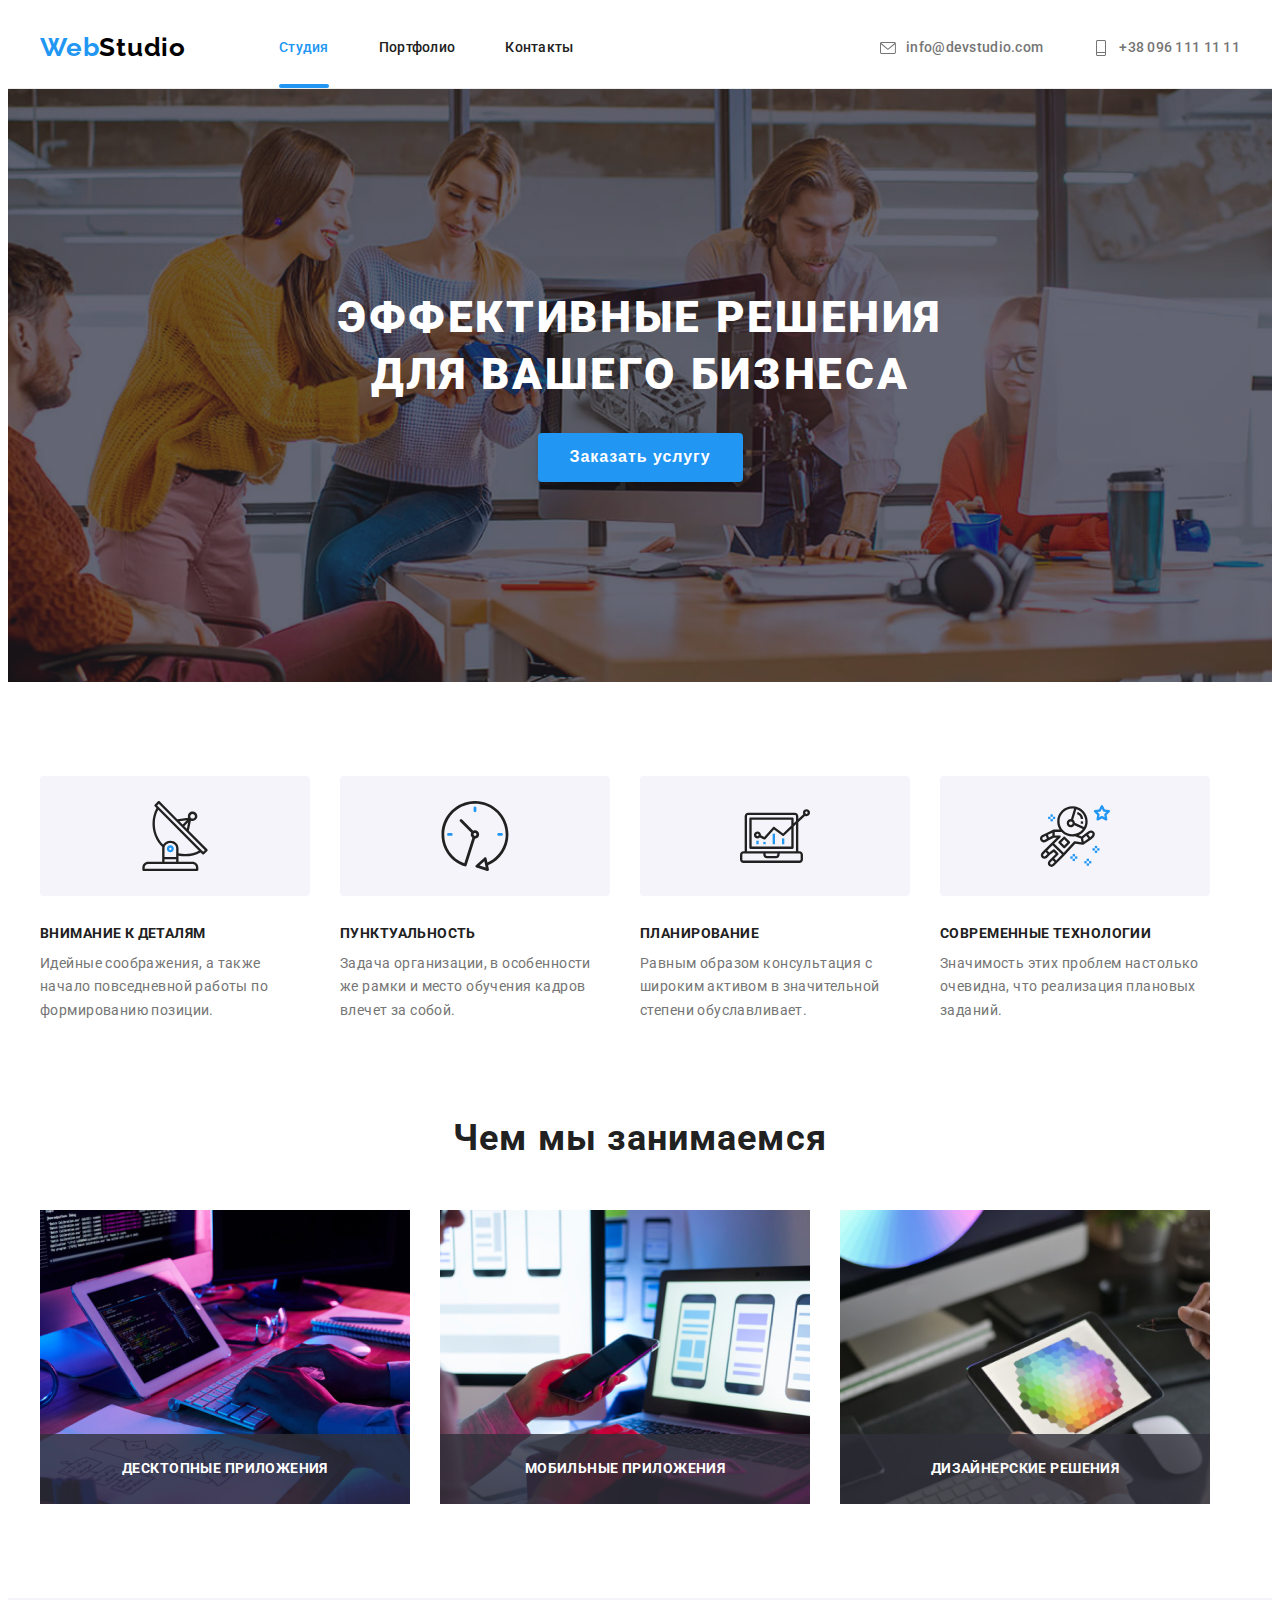
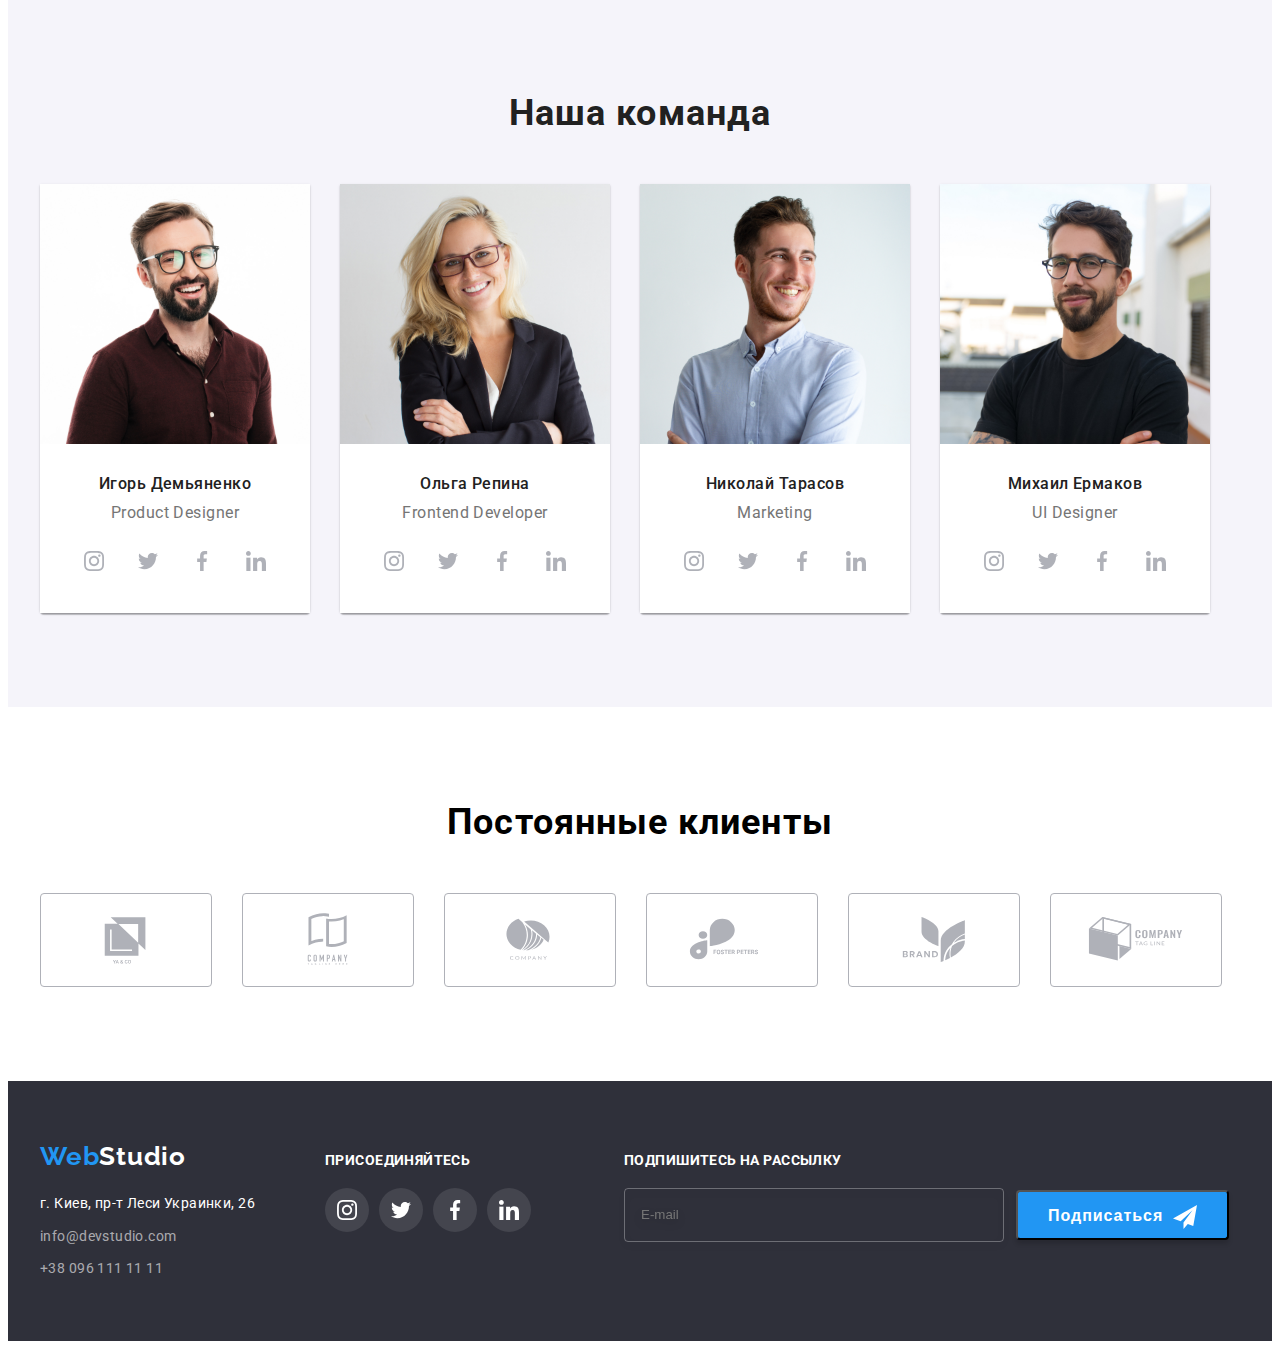
==== index.html @ 50657eac "Clone HW-6" ====
<!DOCTYPE html>
<html lang="ru">
  <head>
    <meta charset="UTF-8" />
    <meta http-equiv="X-UA-Compatible" content="IE=edge" />
    <meta name="viewport" content="width=device-width, initial-scale=1.0" />
    <link rel="preconnect" href="https://fonts.googleapis.com" />
    <link rel="preconnect" href="https://fonts.gstatic.com" crossorigin />
    <link
      href="https://fonts.googleapis.com/css2?family=Inter:wght@500;700;800&family=Raleway:wght@700&family=Roboto:wght@400;500;700;900&display=swap"
      rel="stylesheet"
    />
    <link
      rel="stylesheet"
      href="https://cdnjs.cloudflare.com/ajax/libs/modern-normalize/1.1.0/modern-normalize.min.css"
      integrity="sha512-wpPYUAdjBVSE4KJnH1VR1HeZfpl1ub8YT/NKx4PuQ5NmX2tKuGu6U/JRp5y+Y8XG2tV+wKQpNHVUX03MfMFn9Q=="
      crossorigin="anonymous"
      referrerpolicy="no-referrer"
    />
    <link rel="stylesheet" href="./css/styles.css" />
    <title>WebStudio</title>
  </head>

  <body>
    <!--HEADER-->
    <header class="page-header">
      <div class="container header-container">
        <nav class="navbar">
          <a class="logo" href="index.html"
            ><span class="logo-color">Web</span>Studio</a
          >
          <ul class="list menu">
            <li class="menu-item">
              <a class="menu-link current-link link" href="index.html"
                >Студия</a
              >
            </li>
            <li class="menu-item">
              <a class="menu-link link" href="portfolio.html">Портфолио</a>
            </li>
            <li class="menu-item">
              <a class="menu-link link" href="#">Контакты</a>
            </li>
          </ul>
        </nav>
        <ul class="head-contact list">
          <li class="contact-item-header">
            <a class="head-contact-mail link" href="mailto:info@devstudio.com">
              <svg class="icon-contact">
                <use href="./images/sprites-svg.svg#icon-mail"></use>
              </svg>
              info@devstudio.com</a
            >
          </li>
          <li class="contact-item-header">
            <a class="head-contact-tel link" href="tel:+380961111111"
              ><svg class="icon-contact">
                <use href="./images/sprites-svg.svg#icon-phone"></use>
              </svg>
              +38 096 111 11 11</a
            >
          </li>
        </ul>
      </div>
    </header>

    <!--MAIN-->
    <main>
      <!--TITLE-->
      <section class="heroes">
        <div class="container heroes-container">
          <h1 class="heroes-title">
            Эффективные решения<br />для вашего бизнеса
          </h1>
          <button class="heroes-btn" type="button" data-modal-open>
            Заказать услугу
          </button>
        </div>
      </section>

      <!--ABOUT US-->
      <section class="about-us-section">
        <div class="container">
          <ul class="list about-us-list">
            <li class="about-us-item">
              <div class="div-icon-about-us">
                <svg class="about-us-icon">
                  <use href="./images/sprites-svg.svg#icon-antenna"></use>
                </svg>
              </div>
              <h3 class="about-us-title">Внимание к деталям</h3>
              <p class="about-us-description">
                Идейные соображения, а также начало повседневной работы по
                формированию позиции.
              </p>
            </li>
            <li class="about-us-item">
              <div class="div-icon-about-us">
                <svg class="about-us-icon">
                  <use href="./images/sprites-svg.svg#icon-clock"></use>
                </svg>
              </div>
              <h3 class="about-us-title">Пунктуальность</h3>
              <p class="about-us-description">
                Задача организации, в особенности же рамки и место обучения
                кадров влечет за собой.
              </p>
            </li>
            <li class="about-us-item">
              <div class="div-icon-about-us">
                <svg class="about-us-icon">
                  <use href="./images/sprites-svg.svg#icon-diagram"></use>
                </svg>
              </div>
              <h3 class="about-us-title">Планирование</h3>
              <p class="about-us-description">
                Равным образом консультация с широким активом в значительной
                степени обуславливает.
              </p>
            </li>
            <li class="about-us-item">
              <div class="div-icon-about-us">
                <svg class="about-us-icon">
                  <use href="./images/sprites-svg.svg#icon-astronaut"></use>
                </svg>
              </div>
              <h3 class="about-us-title">Современные технологии</h3>
              <p class="about-us-description">
                Значимость этих проблем настолько очевидна, что реализация
                плановых заданий.
              </p>
            </li>
          </ul>
        </div>
      </section>

      <!--WHAT WE DO (PHOTO)-->
      <section class="our-work-section section">
        <div class="container">
          <h2 class="title our-work-title">Чем мы занимаемся</h2>
          <ul class="list our-work-list">
            <li class="our-work-item">
              <img
                class="our-work-img"
                src="./images/what-we-do/develop-for-computer.jpg"
                alt="Разработка решений для ПК"
                width="370"
                height="294"
              />
              <div class="div-we-do">
                <h3 class="text-we-do">Десктопные приложения</h3>
              </div>
            </li>
            <li class="our-work-item">
              <img
                class="our-work-img"
                src="./images/what-we-do/develop-for-mobile.jpg"
                alt="Разработка решений для смартфонов"
                width="370"
                height="294"
              />
              <div class="div-we-do">
                <h3 class="text-we-do">Мобильные приложения</h3>
              </div>
            </li>
            <li class="our-work-item">
              <img
                class="our-work-img"
                src="./images/what-we-do/develop-for-tablet.jpg"
                alt="Разработка решений для планшетов"
                width="370"
                height="294"
              />
              <div class="div-we-do">
                <h3 class="text-we-do">Дизайнерские решения</h3>
              </div>
            </li>
          </ul>
        </div>
      </section>

      <!--OUR command-->
      <section class="our-command-section section">
        <div class="container">
          <h2 class="title our-command-title">Наша команда</h2>
          <ul class="list our-command-list">
            <li class="our-command-item">
              <img
                class="our-command-photo"
                src="./images/our-command/igor-demyanenko.jpg"
                alt="Игорь Демьяненко"
                width="270"
                height="260"
              />
              <div class="our-command-wraper">
                <h3 class="our-command-name">Игорь Демьяненко</h3>
                <p class="our-command-position" lang="en">Product Designer</p>
                <ul class="social-list list">
                  <li class="social-list-item">
                    <a href="" class="social-list-link">
                      <svg class="social-list-icon" width="20" height="20">
                        <use
                          href="./images/sprites-svg.svg#icon-instagram"
                        ></use>
                      </svg>
                    </a>
                  </li>
                  <li class="social-list-item">
                    <a href="" class="social-list-link">
                      <svg class="social-list-icon" width="20" height="20">
                        <use href="./images/sprites-svg.svg#icon-twitter"></use>
                      </svg>
                    </a>
                  </li>
                  <li class="social-list-item">
                    <a href="" class="social-list-link">
                      <svg class="social-list-icon" width="20" height="20">
                        <use
                          href="./images/sprites-svg.svg#icon-facebook"
                        ></use>
                      </svg>
                    </a>
                  </li>
                  <li class="social-list-item">
                    <a href="" class="social-list-link">
                      <svg class="social-list-icon" width="20" height="20">
                        <use
                          href="./images/sprites-svg.svg#icon-linkedin"
                        ></use>
                      </svg>
                    </a>
                  </li>
                </ul>
              </div>
            </li>
            <li class="our-command-item">
              <img
                class="our-command-photo"
                src="./images/our-command/olga-repina.jpg"
                alt="Ольга Репина"
                width="270"
                height="260"
              />
              <div class="our-command-wraper">
                <h3 class="our-command-name">Ольга Репина</h3>
                <p class="our-command-position" lang="en">Frontend Developer</p>
                <ul class="social-list list">
                  <li class="social-list-item">
                    <a href="" class="social-list-link">
                      <svg class="social-list-icon" width="20" height="20">
                        <use
                          href="./images/sprites-svg.svg#icon-instagram"
                        ></use>
                      </svg>
                    </a>
                  </li>
                  <li class="social-list-item">
                    <a href="" class="social-list-link">
                      <svg class="social-list-icon" width="20" height="20">
                        <use href="./images/sprites-svg.svg#icon-twitter"></use>
                      </svg>
                    </a>
                  </li>
                  <li class="social-list-item">
                    <a href="" class="social-list-link">
                      <svg class="social-list-icon" width="20" height="20">
                        <use
                          href="./images/sprites-svg.svg#icon-facebook"
                        ></use>
                      </svg>
                    </a>
                  </li>
                  <li class="social-list-item">
                    <a href="" class="social-list-link">
                      <svg class="social-list-icon" width="20" height="20">
                        <use
                          href="./images/sprites-svg.svg#icon-linkedin"
                        ></use>
                      </svg>
                    </a>
                  </li>
                </ul>
              </div>
            </li>
            <li class="our-command-item">
              <img
                class="our-command-photo"
                src="./images/our-command/nikolai-tarasov.jpg"
                alt="Николай Тарасов"
                width="270"
                height="260"
              />
              <div class="our-command-wraper">
                <h3 class="our-command-name">Николай Тарасов</h3>
                <p class="our-command-position" lang="en">Marketing</p>
                <ul class="social-list list">
                  <li class="social-list-item">
                    <a href="" class="social-list-link">
                      <svg class="social-list-icon" width="20" height="20">
                        <use
                          href="./images/sprites-svg.svg#icon-instagram"
                        ></use>
                      </svg>
                    </a>
                  </li>
                  <li class="social-list-item">
                    <a href="" class="social-list-link">
                      <svg class="social-list-icon" width="20" height="20">
                        <use href="./images/sprites-svg.svg#icon-twitter"></use>
                      </svg>
                    </a>
                  </li>
                  <li class="social-list-item">
                    <a href="" class="social-list-link">
                      <svg class="social-list-icon" width="20" height="20">
                        <use
                          href="./images/sprites-svg.svg#icon-facebook"
                        ></use>
                      </svg>
                    </a>
                  </li>
                  <li class="social-list-item">
                    <a href="" class="social-list-link">
                      <svg class="social-list-icon" width="20" height="20">
                        <use
                          href="./images/sprites-svg.svg#icon-linkedin"
                        ></use>
                      </svg>
                    </a>
                  </li>
                </ul>
              </div>
            </li>
            <li class="our-command-item">
              <img
                class="our-command-photo"
                src="./images/our-command/michaile-ermakov.jpg"
                alt="Михаил Ермаков"
                width="270"
                height="260"
              />
              <div class="our-command-wraper">
                <h3 class="our-command-name">Михаил Ермаков</h3>
                <p class="our-command-position" lang="en">UI Designer</p>
                <ul class="social-list list">
                  <li class="social-list-item">
                    <a href="" class="social-list-link">
                      <svg class="social-list-icon" width="20" height="20">
                        <use
                          href="./images/sprites-svg.svg#icon-instagram"
                        ></use>
                      </svg>
                    </a>
                  </li>
                  <li class="social-list-item">
                    <a href="" class="social-list-link">
                      <svg class="social-list-icon" width="20" height="20">
                        <use href="./images/sprites-svg.svg#icon-twitter"></use>
                      </svg>
                    </a>
                  </li>
                  <li class="social-list-item">
                    <a href="" class="social-list-link">
                      <svg class="social-list-icon" width="20" height="20">
                        <use
                          href="./images/sprites-svg.svg#icon-facebook"
                        ></use>
                      </svg>
                    </a>
                  </li>
                  <li class="social-list-item">
                    <a href="" class="social-list-link">
                      <svg class="social-list-icon" width="20" height="20">
                        <use
                          href="./images/sprites-svg.svg#icon-linkedin"
                        ></use>
                      </svg>
                    </a>
                  </li>
                </ul>
              </div>
            </li>
          </ul>
        </div>
      </section>

      <!--OUR client-->
      <section class="section our-client">
        <div class="container our-client-container">
          <h2 class="title our-client-title">Постоянные клиенты</h2>
          <ul class="our-client-list list">
            <li class="our-client-item">
              <a href="" class="our-client-link">
                <svg class="our-client-icon">
                  <use href="./images/sprites-svg.svg#icon-logo-ya-co"></use>
                </svg>
              </a>
            </li>
            <li class="our-client-item">
              <a href="" class="our-client-link">
                <svg class="our-client-icon">
                  <use href="./images/sprites-svg.svg#icon-logo-list"></use>
                </svg>
              </a>
            </li>
            <li class="our-client-item">
              <a href="" class="our-client-link">
                <svg class="our-client-icon">
                  <use href="./images/sprites-svg.svg#icon-logo-circle"></use>
                </svg>
              </a>
            </li>
            <li class="our-client-item">
              <a href="" class="our-client-link">
                <svg class="our-client-icon">
                  <use
                    href="./images/sprites-svg.svg#icon-logo-foster-peters"
                  ></use>
                </svg>
              </a>
            </li>
            <li class="our-client-item">
              <a href="" class="our-client-link">
                <svg class="our-client-icon">
                  <use href="./images/sprites-svg.svg#icon-logo-brand"></use>
                </svg>
              </a>
            </li>
            <li class="our-client-item">
              <a href="" class="our-client-link">
                <svg class="our-client-icon">
                  <use href="./images/sprites-svg.svg#icon-logo-cube"></use>
                </svg>
              </a>
            </li>
          </ul>
        </div>
      </section>
    </main>

    <!--FOOTER-->
    <footer>
      <!--CONTACTS-->
      <div class="container container-footer">
        <div class="contact-container-footer">
          <a class="logo link logo-footer" href="index.html"
            ><span class="logo-color">Web</span>Studio</a
          >
          <address class="footer-contact">
            <ul class="list contact-list">
              <li class="contact-item">
                <a
                  class="local link"
                  href="https://goo.gl/maps/vMf8cFLKpYk1U5oU7"
                  target="_blank"
                  rel="noopener noreferrer"
                  >г. Киев, пр-т Леси Украинки, 26</a
                >
              </li>
              <li class="contact-item">
                <a
                  class="footer-contact-mail link"
                  href="mailto:info@devstudio.com"
                  >info@devstudio.com</a
                >
              </li>
              <li class="contact-item">
                <a class="footer-contact-tel link" href="tel:+380961111111"
                  >+38 096 111 11 11</a
                >
              </li>
            </ul>
          </address>
        </div>
        <!--SOCIAL-FOOTER-->
        <div class="social-footer">
          <p class="social-text">присоединяйтесь</p>
          <ul class="social-list-footer list">
            <li class="social-list-item-footer">
              <a href="" class="social-list-link-footer">
                <svg class="social-list-icon-footer" width="20" height="20">
                  <use href="./images/sprites-svg.svg#icon-instagram"></use>
                </svg>
              </a>
            </li>
            <li class="social-list-item-footer">
              <a href="" class="social-list-link-footer">
                <svg class="social-list-icon-footer" width="20" height="20">
                  <use href="./images/sprites-svg.svg#icon-twitter"></use>
                </svg>
              </a>
            </li>
            <li class="social-list-item-footer">
              <a href="" class="social-list-link-footer">
                <svg class="social-list-icon-footer" width="20" height="20">
                  <use href="./images/sprites-svg.svg#icon-facebook"></use>
                </svg>
              </a>
            </li>
            <li class="social-list-item-footer">
              <a href="" class="social-list-link-footer">
                <svg class="social-list-icon-footer" width="20" height="20">
                  <use href="./images/sprites-svg.svg#icon-linkedin"></use>
                </svg>
              </a>
            </li>
          </ul>
        </div>

        <!--SUBSCRIBE-FOOTER-->
        <div class="subscribe-container">
          <p class="subscribe-text">Подпишитесь на рассылку</p>
          <form class="subscribe-form">
            <input
              class="subscribe-input"
              type="email"
              placeholder="E-mail"
              name="mail"
              id="mail"
              required
            />
            <button type="submit" class="subscribe-btn" name="subscribe">
              Подписаться<svg class="subscribe-icon">
                <use href="./images/sprites-svg.svg#icon-send"></use>
              </svg>
            </button>
          </form>
        </div>
      </div>
    </footer>

    <!--MODAL-->
    <div class="backdrop is-hidden" data-modal>
      <div class="modal">
        <p class="contact-form-title">
          Оставьте свои данные, мы вам перезвоним
        </p>
        <form class="contact-form">
          <div class="contact-form-field">
            <span class="contact-form-field-title">Имя</span>
            <label class="contact-form-wraper">
              <input
                class="contact-form-input"
                type="text"
                name="user_name"
                minlength="2"
                required
              />
              <svg class="contact-form-icon">
                <use href="./images/sprites-svg.svg#icon-user"></use>
              </svg>
            </label>
          </div>
          <div class="contact-form-field">
            <span class="contact-form-field-title">Телефон</span>
            <label class="contact-form-wraper">
              <input
                class="contact-form-input"
                type="tel"
                name="user_phone_number"
                pattern="[8]{1}-[0-9]{3}-[0-9]{2}-[0-9]{2}"
                title="8-xxx-xx-xx"
                required
              />
              <svg class="contact-form-icon">
                <use href="./images/sprites-svg.svg#icon-phone2"></use>
              </svg>
            </label>
          </div>
          <div class="contact-form-field">
            <span class="contact-form-field-title">Почта</span>
            <label class="contact-form-wraper">
              <input
                class="contact-form-input"
                type="email"
                name="user_email"
                required
              />
              <svg class="contact-form-icon">
                <use href="./images/sprites-svg.svg#icon-email"></use>
              </svg>
            </label>
          </div>
          <label class="contact-form-field-message"
            ><span class="contact-form-field-title">Комментарий</span>
            <textarea
              class="contact-form-massage"
              name="user_massage"
              placeholder="Введите текст"
            ></textarea>
          </label>
          <input
            class="contact-form-checkbox visually-hidden"
            type="checkbox"
            name="user_agree"
            id="checkbox-policy"
            required
          />
          <label class="contact-form-checkbox-label" for="checkbox-policy"
            ><span class="contact-form-field-title-checkbox"
              >Соглашаюсь с рассылкой и принимаю&nbsp;<a
                class="contact-form-link"
                href="#"
                >Условия договора</a
              ></span
            ></label
          >
          <button class="contact-form-btn" type="submit">Отправить</button>
        </form>
        <button type="button" class="modal-close-btn" data-modal-close>
          <svg class="modal-close-btn-icon" width="18" height="18">
            <use href="./images/sprites-svg.svg#icon-close-black"></use>
          </svg>
        </button>
      </div>
    </div>
    <script src="./js/modal.js"></script>
  </body>
</html>
---- css/styles.css ----
:root {
  --main-font: "Roboto", sans-serif;
  --secondary-font: "Raleway", sans-serif;
  --accent-color: #2f303a;
  --secondary-accent-color: #f5f4fa;
  --text-color-contact: #757575;
  --highlight-text-color: #2196f3;
}

body {
  font-family: var(--main-font);
}

.list {
  list-style: none;
}

.link {
  text-decoration: none;
  color: #000;
}

h1,
h2,
h3,
h4,
h5,
h6,
p {
  margin-top: 0;
  margin-bottom: 0;
}

ul,
ol {
  margin-top: 0;
  margin-bottom: 0;
  padding-left: 0;
}

img {
  display: block;
}

.container {
  width: 1200px;
  margin-left: auto;
  margin-right: auto;
  padding-left: 15px;
  padding-right: 15px;
}

.section {
  padding-top: 94px;
  padding-bottom: 94px;
}

.title {
  font-weight: 700;
  font-size: 36px;
  margin-bottom: 50px;
}

/*================HEADER================*/

.page-header {
  border-bottom: 1px solid #ececec;
}

.header-container {
  display: flex;
  align-items: center;
  justify-content: space-between;
}

/*navbar*/
.navbar {
  display: flex;
  align-items: center;
}

.logo {
  margin-right: 93px;
}

.menu {
  display: flex;
}

.menu-item:not(:last-child) {
  margin-right: 50px;
}

.menu-link {
  position: relative;
  display: block;
  font-weight: 500;
  font-size: 14px;
  line-height: 1.1;
  letter-spacing: 0.02em;
  color: #212121;
  padding-top: 32px;
  padding-bottom: 32px;
  transition: color 250ms cubic-bezier(0.4, 0, 0.2, 1);
}

.menu-link:hover,
.menu-link:focus {
  color: var(--highlight-text-color);
}

.current-link::after {
content: ' ';
position: absolute;
width: 100%;
height: 4px;
left: 0;
bottom: 0;
background: var(--highlight-text-color);
border-radius: 2px;
}

.head-contact {
  display: flex;
}

.contact-item-header {
  display: flex;
  align-items: center;
  justify-content: center;
}

.contact-item-header:not(:last-of-type) {
  margin-right: 50px;
}

.head-contact-mail,
.head-contact-tel {
  display: flex;
  font-weight: 500;
  font-size: 14px;
  line-height: 1.1;
  letter-spacing: 0.02em;
  color: #757575;
  padding-top: 32px;
  padding-bottom: 32px;
}

.current-link {
  color: var(--highlight-text-color);
}

.icon-contact {
  width: 16px;
  height: 16px;
  margin-right: 10px;
  fill: #757575;
  transition: fill 250ms cubic-bezier(0.4, 0, 0.2, 1);
}

.head-contact-mail,
.head-contact-tel {
  transition: color 250ms cubic-bezier(0.4, 0, 0.2, 1);
}

.head-contact-mail:hover,
.head-contact-tel:hover,
.head-contact-mail:focus,
.head-contact-tel:focus {
  color: #2196f3;
  }

.head-contact-mail:hover .icon-contact,
.head-contact-tel:hover .icon-contact,
.head-contact-mail:focus .icon-contact,
.head-contact-tel:focus .icon-contact{
  fill: var(--highlight-text-color);
}
  
 /*logo*/
.logo {
  text-decoration: none;
  font-family: var(--secondary-font);
  font-weight: 700;
  font-size: 26px;
  line-height: 1.2;
  letter-spacing: 0.03em;
  color: black;
}

.logo-color {
  color: #2196f3;
}

/* ===============MAIN=============== */

.heroes {
  background-color: var(--accent-color);
  padding-top: 200px;
  padding-bottom: 200px;
  background-image: linear-gradient(rgba(47, 48, 58, 0.4), rgba(47, 48, 58, 0.4)), url(../images/heroes.jpg);
  background-repeat: no-repeat;
  background-position: center;
  background-size: cover;
  max-width: 1600px;
  margin-right: auto;
  margin-left: auto;
}

.heroes-container {
  
  }

.heroes-title {
  font-weight: 900;
  font-size: 44px;
  line-height: 1.3;
  text-align: center;
  letter-spacing: 0.06em;
  text-transform: uppercase;
  color: #ffffff;
  }

.heroes-btn {
  background: #2196f3;
  box-shadow: 0px 4px 4px rgba(0, 0, 0, 0.15);
  border-radius: 4px;
  font-weight: 700;
  font-size: 16px;
  line-height: 1.8;
  align-items: center;
  text-align: center;
  letter-spacing: 0.06em;
  color: #ffffff;
  padding: 10px 32px;
  cursor: pointer;
  display: block;
  margin: 30px auto 0;
  border: none;
  transition: background-color 250ms cubic-bezier(0.4, 0, 0.2, 1);
}

.heroes-btn:hover,
.heroes-btn:focus {
  background-color: #188ce8;
}

/*ABOUT US*/

.about-us-section {
  padding-top: 94px;
}

.about-us-list {
  display: flex;
  margin-top: -30px;
}

.about-us-item {
  margin-top: 30px;
  width: 270px;
}

.about-us-item:not(:first-child) {
  margin-left: 30px;
}

.div-icon-about-us {
  display: flex;
  align-items: center;
  justify-content: center;
  width: 270px;
  height: 120px;
  background-color: #F5F4FA;
border-radius: 4px;
margin-bottom: 30px;
}

.about-us-icon {
  width: 70px;
  height: 70px;
}

.about-us-title {
  font-weight: 700;
  font-size: 14px;
  line-height: 1.1;
  letter-spacing: 0.03em;
  text-transform: uppercase;
  color: #212121;
  margin-bottom: 10px;
}

.about-us-description {
  font-size: 14px;
  line-height: 1.7;
  letter-spacing: 0.03em;
  color: var(--text-color-contact);
}

/*WHAT WE DO (PHOTO)*/

.our-work-section {
}

.our-work-list {
  display: flex;
  margin-top: -30px;
}

.our-work-item {
  flex-basis: calc((100% - 90px) / 3);
  margin-top: 30px;
  position: relative;
}

.our-work-item:not(:nth-child(3n)) {
  margin-right: 30px;
}

.our-work-title {
  line-height: 1.2;
  text-align: center;
  letter-spacing: 0.03em;
  color: #212121;
}

.div-we-do {
  position: absolute;
  width: 100%;
  height: 70px;
  bottom: 0;
  left: 0;
  background-color: rgba(47, 48, 58, 0.8);
}

.text-we-do {
font-weight: 700;
font-size: 14px;
line-height: 1.1;
text-align: center;
letter-spacing: 0.03em;
text-transform: uppercase;
color: #FFFFFF;
padding: 27px;
}

/*OUR command*/

.our-command-section {
  background-color: var(--secondary-accent-color);
}

.our-command-title {
  text-align: center;
  letter-spacing: 0.03em;
  color: #212121;
}

.our-command-list {
  display: flex;
  margin-top: -30px;
}

.our-command-item {
  flex-basis: calc((100% - 120px) / 4);
  margin-top: 30px;
  box-shadow: 0px 1px 3px rgba(0, 0, 0, 0.12), 0px 1px 1px rgba(0, 0, 0, 0.14),
    0px 2px 1px rgba(0, 0, 0, 0.2);
  border-radius: 0px 0px 4px 4px;
}

.our-command-item:not(:nth-child(4n)) {
  margin-right: 30px;
}

.our-command-photo {
}

.our-command-wraper {
  padding-top: 30px;
  padding-bottom: 30px;
  padding-left: 10px;
  padding-right: 10px;
  background-color: #ffffff;
}

.our-command-name {
  font-weight: 500;
  font-size: 16px;
  line-height: 1.2;
  text-align: center;
  letter-spacing: 0.03em;
  color: #212121;
  margin-bottom: 10px;
}

.our-command-position {
  font-size: 16px;
  line-height: 1.2;
  text-align: center;
  letter-spacing: 0.03em;
  color: var(--text-color-contact);
  margin-bottom: 16px;
}

.social-list {
  display: flex;
  justify-content: center;
  }

.social-list-item:not(:last-child) {
  margin-right: 10px;
}

.social-list-link {
  display: flex;
  align-items: center;
  justify-content: center;
  width: 44px;
  height: 44px;
  background-color: #ffffff;
  border-radius: 50%;
  transition: background-color 250ms cubic-bezier(0.4, 0, 0.2, 1);
  }

  .social-list-link:hover,
  .social-list-link:focus {
    background-color: var(--highlight-text-color);
  }

  .social-list-link:hover .social-list-icon,
  .social-list-link:focus .social-list-icon {
    fill: #ffffff;
  }

  .social-list-icon {
    fill: #AFB1B8;
    transition: fill 250ms cubic-bezier(0.4, 0, 0.2, 1);
  }

  .social-list-icon:hover,
  .social-list-icon:focus {
    fill: #ffffff;
  }

/*OUR CLIENT*/

.our-client-container {
  }

.our-client-title{
font-weight: 700;
font-size: 36px;
line-height: 42px;
text-align: center;
letter-spacing: 0.03em;
}

.our-client-list {
  display: flex;
}

.our-client-link {
  display: flex;
  width: 170px;
  height: 92px;
  border: 1px solid #AFB1B8;
  border-radius: 4px;
  align-items: center;
  justify-content: center;
  transition: border 250ms cubic-bezier(0.4, 0, 0.2, 1);
}

.our-client-link:hover .our-client-icon,
.our-client-link:focus .our-client-icon {
   fill: var(--highlight-text-color);
}

.our-client-link:hover,
.our-client-link:focus {
  border: 1px solid var(--highlight-text-color);
}

.our-client-item:not(:last-child) {
  margin-right: 30px;
}

.our-client-icon {
  fill: #AFB1B8;
  width: 106px;
  height: 60px;
  transition: fill 250ms cubic-bezier(0.4, 0, 0.2, 1);
}

/* ===============FOOTER=============== */

footer {
  background-color: var(--accent-color);
  padding-top: 60px;
  padding-bottom: 60px;
}

.container-footer {
  display: flex;
  align-items: baseline;
}

/*address*/
.footer-contact {
  font-family: var(--main-font);
  font-style: normal;
  font-size: 14px;
  line-height: 1.7;
  letter-spacing: 0.03em;
  margin-right: 70px;
}

.logo-footer {
  display: block;
  color: #ffffff;
  margin-bottom: 20px;
}

.local {
  font-size: 14px;
  line-height: 1.7;
  letter-spacing: 0.03em;
  color: #ffffff;
}

.contact-item:not(:last-of-type) {
  margin-bottom: 9px;
}

.footer-contact-tel,
.footer-contact-mail {
  font-size: 14px;
  line-height: 1.7;
  letter-spacing: 0.03em;
  color: rgba(255, 255, 255, 0.6);
}

/*==social-footer==*/

.social-footer {
  margin-right: 93px;
}

.social-text {
  font-weight: 700;
  font-size: 14px;
  line-height: 16px;
  letter-spacing: 0.03em;
  text-transform: uppercase;
  color: #ffffff;
  margin-bottom: 20px;
}

.social-list-footer {
  display: flex;
}

.social-list-item-footer:not(:last-child) {
  margin-right: 10px;
}

.social-list-link-footer {
  display: flex;
  align-items: center;
  justify-content: center;
  width: 44px;
  height: 44px;
  background-color: rgba(255, 255, 255, 0.1);
  border-radius: 50%;
  transition: background-color 250ms cubic-bezier(0.4, 0, 0.2, 1);
}

.social-list-link-footer:hover,
.social-list-link-footer:focus {
  background-color: var(--highlight-text-color);
}

.social-list-icon-footer {
  fill: #ffffff;
}

/*==subscribe==*/

.subscribe-container {

}

.subscribe-text {
font-weight: 700;
font-size: 14px;
line-height: 1.1;
letter-spacing: 0.03em;
text-transform: uppercase;
color: #FFFFFF;
margin-bottom: 20px;
}

.subscribe-form {
  display: flex;
  align-items: center;
  justify-content: center;
}

.subscribe-input {
  width: 360px;
  height: 50px;
  border: 1px solid rgba(255, 255, 255, 0.3);
  filter: drop-shadow(0px 4px 4px rgba(0, 0, 0, 0.15));
  border-radius: 4px;
  padding-left: 16px;
  margin-right: 12px;
  background-color: transparent;
  color: #ffffff;
  transition: border-color 250ms cubic-bezier(0.4, 0, 0.2, 1);
}

.subscribe-input:hover,
.subscribe-input:focus {
  border-color: var(--highlight-text-color);
}

.subscribe-btn-container {
  position: relative;
  width: 200px;
  height: 50px;
}

.subscribe-btn {
  display: block;
  align-items: center;
  background: var(--highlight-text-color);
  box-shadow: 0px 4px 4px rgba(0, 0, 0, 0.15);
  border-radius: 4px;
  padding: 10px 30px;
  max-height: 50px;
  font-weight: 700;
  font-size: 16px;
  line-height: 1.8;
  letter-spacing: 0.06em;
  color: #FFFFFF;
  cursor: pointer;
  transition: background-color 250ms cubic-bezier(0.4, 0, 0.2, 1);
}

.subscribe-btn:hover {
  background-color: #188ce8;
}

.subscribe-icon {
  width: 24px;
  height: 24px;
  margin-left: 10px;
  vertical-align: middle;
    }


/*=========MODAL=========*/

.backdrop {
  position: fixed;
  top: 0;
  left: 0;
  width: 100vw;
  height: 100vh;
  background-color: rgba(0, 0, 0, 0.2);
  transition: opacity 250ms cubic-bezier(0.4, 0, 0.2, 1), visibility 250ms cubic-bezier(0.4, 0, 0.2, 1);
}

.modal {
  position: absolute;
  top: 50%;
  left: 50%;
  transform: translate(-50%, -50%);
  width: 528px;
  height: 581px;
  background-color: #FFFFFF;
  box-shadow: 0px 1px 3px rgba(0, 0, 0, 0.12), 0px 1px 1px rgba(0, 0, 0, 0.14), 0px 2px 1px rgba(0, 0, 0, 0.2);
  border-radius: 4px;
  padding: 40px;
}

.modal-close-btn {
  position: absolute;
  top: 8px;
  right: 8px;
  display: flex;
  align-items: center;
  justify-content: center;
  height: 30px;
  width: 30px;
  border-radius: 50%;
  background-color: #FFFFFF;
  border: 1px solid rgba(0, 0, 0, 0.1);
  cursor: pointer;
  padding: 0;
  transition: fill 250ms cubic-bezier(0.4, 0, 0.2, 1);
 }

.modal-close-btn:hover .modal-close-btn-icon,
.modal-close-btn:focus .modal-close-btn-icon {
  outline: none;
  fill: var(--highlight-text-color);
  }

.modal-close-btn-icon {
  transition: fill 250ms cubic-bezier(0.4, 0, 0.2, 1);
}

.backdrop.is-hidden {
  opacity: 0;
  visibility: hidden;
  pointer-events: none;
}

/*===========CONTACT FORM==========*/

.contact-form {
  display: flex;
  flex-direction: column;
}

.contact-form-title {
  font-weight: 700;
  font-size: 20px;
  line-height: 1.1;
  text-align: center;
  letter-spacing: 0.03em;
  color: #212121;
  margin-bottom: 12px;
}

.contact-form-field {
  position: relative;
  margin-bottom: 10px;
}

.contact-form-field-title {
font-size: 12px;
line-height: 1.1;
letter-spacing: 0.01em;
color: #757575;
}

.contact-form-link {
  color: var(--highlight-text-color);
}

.contact-form-wraper {
  position: relative;
  margin-top: 4px;
}

.contact-form-icon {
  position: absolute;
  top: 50%;
  left: 12px;
  width: 15px;
  height: 15px;
  transform: translateY(-50%);
  transition: fill 250ms cubic-bezier(0.4, 0, 0.2, 1);
}

.contact-form-field-title-checkbox {
font-size: 14px;
line-height: 1.7;
letter-spacing: 0.03em;
color: #757575;
}

.contact-form-input {
  width: 100%;
  height: 40px;
  padding-left: 42px;
  border: 1px solid rgba(33, 33, 33, 0.2);
  border-radius: 4px;
  transition: border-color 250ms cubic-bezier(0.4, 0, 0.2, 1);
  }

  .contact-form-input:hover,
  .contact-form-input:focus {
    outline: none;
    border-color: var(--highlight-text-color);
    cursor: pointer;
  }

  .contact-form-input:hover + .contact-form-icon,
  .contact-form-input:focus + .contact-form-icon {
    fill: var(--highlight-text-color);
  }

.contact-form-massage {
  width: 100%;
  height: 120px;
  border: 1px solid rgba(33, 33, 33, 0.2);
  border-radius: 4px;
  padding: 12px 16px;
  margin-bottom: 20px;
  resize: none;
  transition: border-color 250ms cubic-bezier(0.4, 0, 0.2, 1);
  }

.contact-form-massage:hover,
.contact-form-massage:focus {
  outline: none;
    border-color: var(--highlight-text-color);
    cursor: pointer;
}

.contact-form-checkbox-label {
  display: flex;
  align-items: center;
  justify-content: center;
}

.contact-form-checkbox-label::before {
  content: ' ';
  display: block;
  width: 16px;
  height: 16px;
  border: 1px solid #212121;
  border-radius: 4px;
  cursor: pointer;
  margin-right: 7px;
}

.contact-form-checkbox:checked + .contact-form-checkbox-label::before {
  background-color: var(--highlight-text-color);
  background-image: url(../images/form_icon/chek.svg);
  background-repeat: no-repeat;
  background-position: center;
  border: none;
}

.contact-form-checkbox:hover + .contact-form-checkbox-label::before {
  border-color: var(--highlight-text-color);
}

.contact-form-checkbox:focus + .contact-form-checkbox-label::before {
  border-color: var(--highlight-text-color);
}

.visually-hidden {
  position: absolute;
  width: 1px;
  height: 1px;
  margin: -1px;
  border: 0;
  padding: 0;
  white-space: nowrap;
  clip-path: inset(100%);
  clip: rect(0 0 0 0);
  overflow: hidden;
}

.contact-form-btn {
  width: 200px;
  height: 50px;
  font-weight: 700;
  font-size: 16px;
  line-height: 1.8;
  align-items: center;  
  text-align: center;
  letter-spacing: 0.06em;
  color: #FFFFFF;
  background-color: var(--highlight-text-color);
  box-shadow: 0px 4px 4px rgba(0, 0, 0, 0.15);
  border-radius: 4px;
  border: none;
  cursor: pointer;
  align-self: center;
  margin-top: 30px;
}
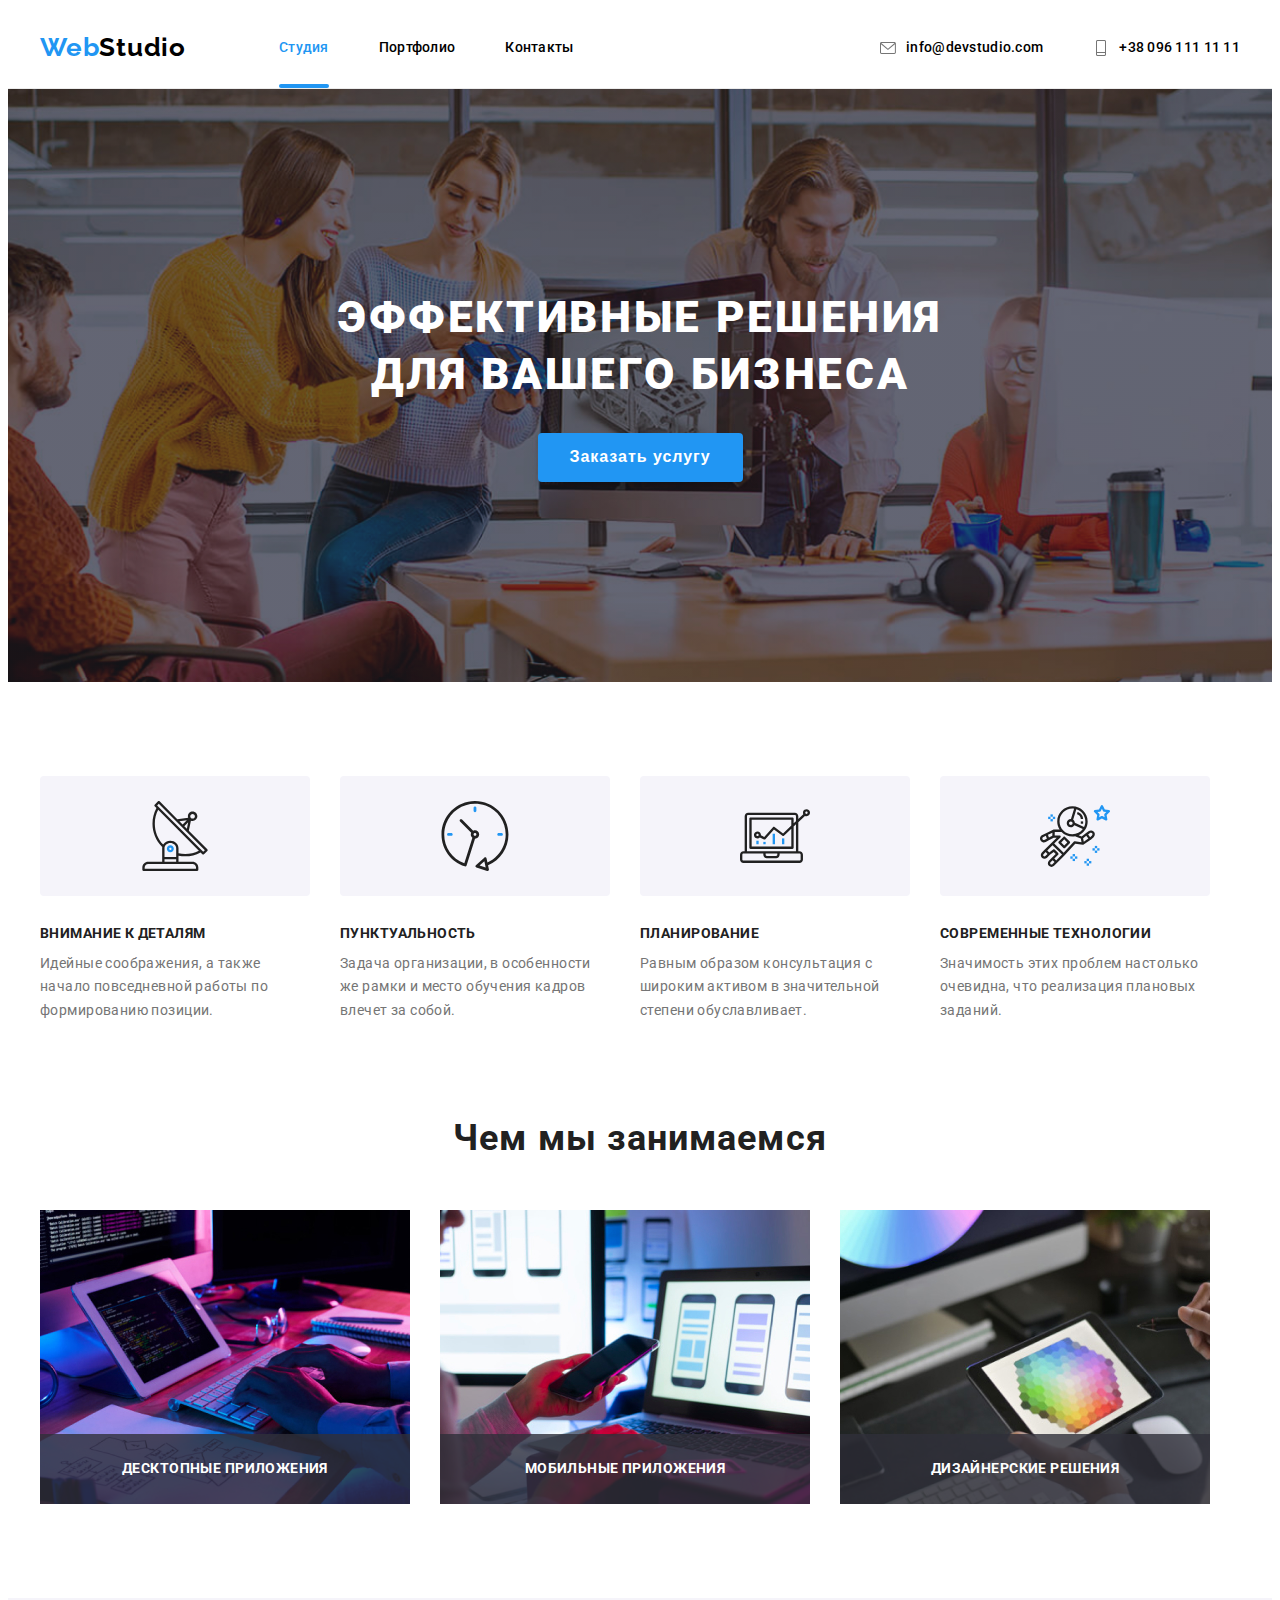
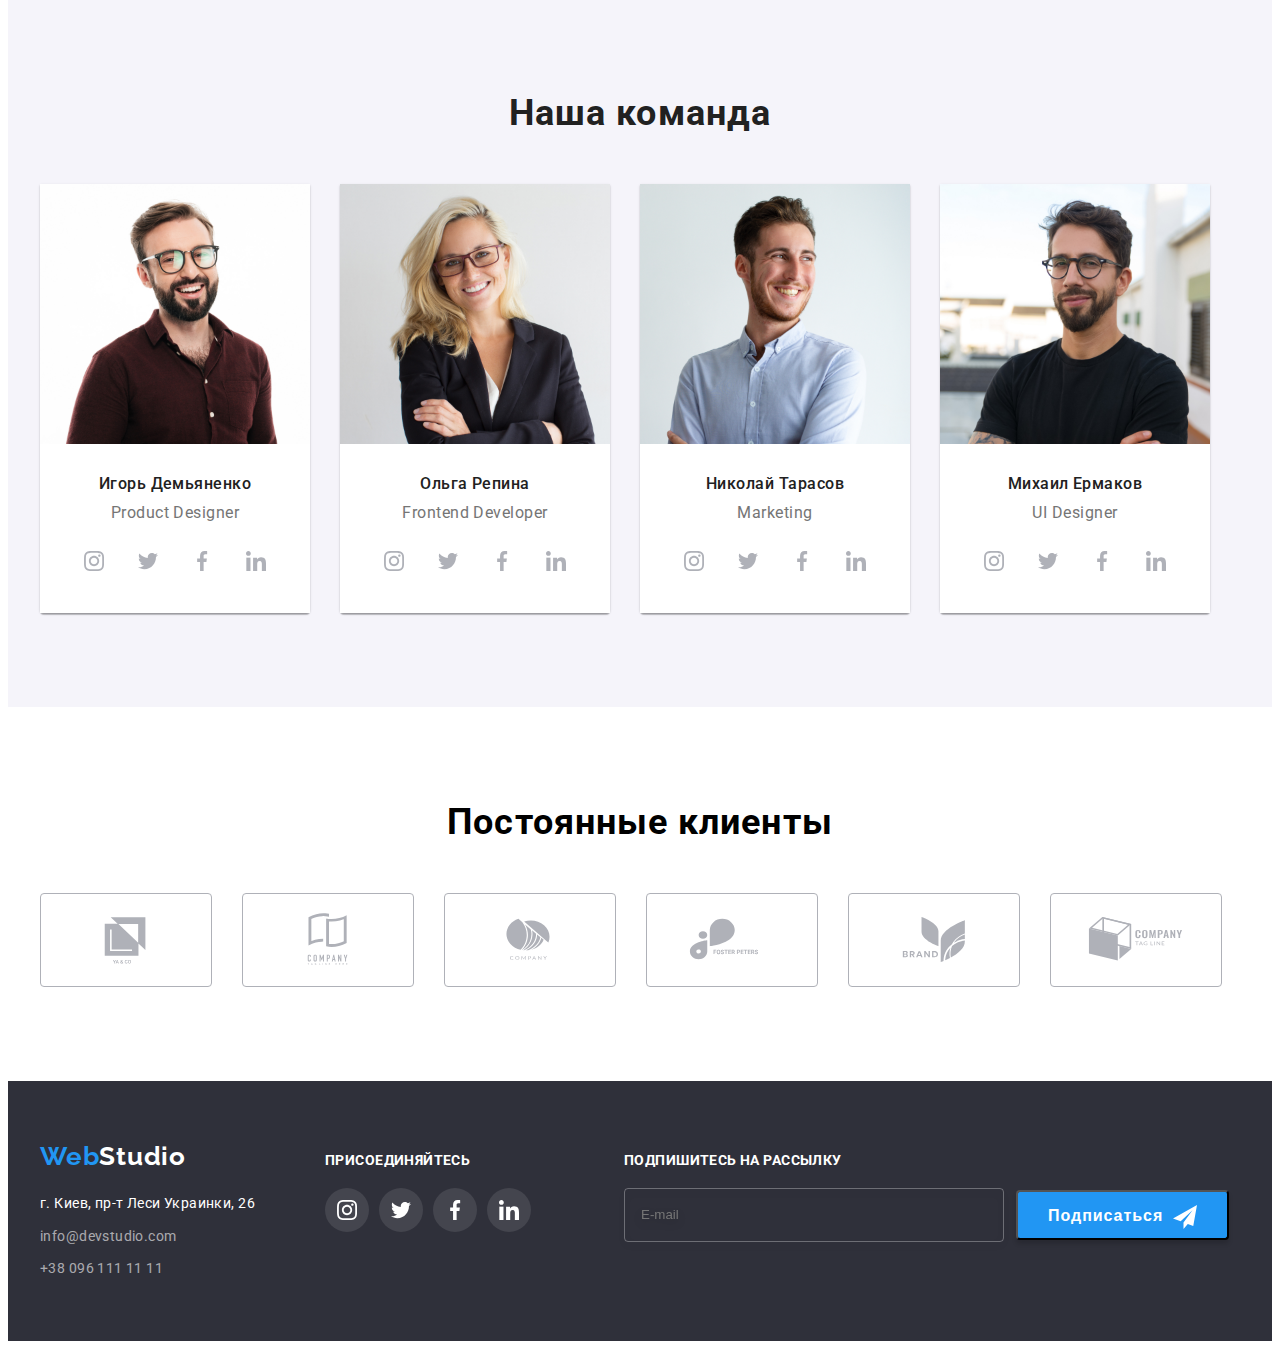
==== commit 3ca2c1b9: "4" ====
--- a/index.html
+++ b/index.html
@@ -17,6 +17,7 @@
       crossorigin="anonymous"
       referrerpolicy="no-referrer"
     />
+    <link rel="stylesheet" href="./css/main.min.css" />
     <link rel="stylesheet" href="./css/styles.css" />
     <title>WebStudio</title>
   </head>
@@ -26,34 +27,34 @@
     <header class="page-header">
       <div class="container header-container">
         <nav class="navbar">
-          <a class="logo" href="index.html"
-            ><span class="logo-color">Web</span>Studio</a
+          <a class="logo page-header__logo" href="index.html"
+            ><span class="logo__color">Web</span>Studio</a
           >
           <ul class="list menu">
-            <li class="menu-item">
-              <a class="menu-link current-link link" href="index.html"
+            <li class="menu__item">
+              <a class="menu__link current-link link" href="index.html"
                 >Студия</a
               >
             </li>
-            <li class="menu-item">
-              <a class="menu-link link" href="portfolio.html">Портфолио</a>
-            </li>
-            <li class="menu-item">
-              <a class="menu-link link" href="#">Контакты</a>
+            <li class="menu__item">
+              <a class="menu__link link" href="portfolio.html">Портфолио</a>
+            </li>
+            <li class="menu__item">
+              <a class="menu__link link" href="#">Контакты</a>
             </li>
           </ul>
         </nav>
         <ul class="head-contact list">
-          <li class="contact-item-header">
-            <a class="head-contact-mail link" href="mailto:info@devstudio.com">
+          <li class="head-contact__item">
+            <a class="head-contact__mail link" href="mailto:info@devstudio.com">
               <svg class="icon-contact">
                 <use href="./images/sprites-svg.svg#icon-mail"></use>
               </svg>
               info@devstudio.com</a
             >
           </li>
-          <li class="contact-item-header">
-            <a class="head-contact-tel link" href="tel:+380961111111"
+          <li class="head-contact__item">
+            <a class="head-contact__tel link" href="tel:+380961111111"
               ><svg class="icon-contact">
                 <use href="./images/sprites-svg.svg#icon-phone"></use>
               </svg>
--- a/css/main.min.css
+++ b/css/main.min.css
@@ -0,0 +1,2 @@
+:root{--main-font: "Roboto", sans-serif;--secondary-font: "Raleway", sans-serif;--accent-color: #2f303a;--secondary-accent-color: #f5f4fa;--text-color-contact: #757575;--highlight-text-color: #2196f3}.visually-hidden{position:absolute;width:1px;height:1px;margin:-1px;border:0;padding:0;white-space:nowrap;clip-path:inset(100%);clip:rect(0 0 0 0);overflow:hidden}.list{list-style:none}.link{text-decoration:none;color:#000}h1,h2,h3,h4,h5,h6,p{margin-top:0;margin-bottom:0}ul,ol{margin-top:0;margin-bottom:0;padding-left:0}body{font-family:var(--main-font)}img{display:block}.container{width:1200px;margin-left:auto;margin-right:auto;padding-left:15px;padding-right:15px}.section{padding-top:94px;padding-bottom:94px}.title{font-weight:700;font-size:36px;margin-bottom:50px}.navbar{display:flex;align-items:center}.logo{margin-right:93px}.menu{display:flex}.menu__item:not(:last-child){margin-right:50px}.menu__link{position:relative;display:block;font-weight:500;font-size:14px;line-height:1.1;letter-spacing:0.02em;color:#212121;padding-top:32px;padding-bottom:32px;transition:color 250ms cubic-bezier(0.4, 0, 0.2, 1)}.menu__link:hover,.menu__link:focus{color:var(--highlight-text-color)}.current-link{color:var(--highlight-text-color)}.current-link::after{content:' ';position:absolute;width:100%;height:4px;left:0;bottom:0;background:var(--highlight-text-color);border-radius:2px}.head-contact{display:flex}.head-contact__item{display:flex;align-items:center;justify-content:center}.head-contact__item:not(:last-of-type){margin-right:50px}.head-contact__mail,.head-contact__tel{display:flex;font-weight:500;font-size:14px;line-height:1.1;letter-spacing:0.02em;color:#757575;padding-top:32px;padding-bottom:32px;transition:color 250ms cubic-bezier(0.4, 0, 0.2, 1)}.head-contact__mail:hover,.head-contact__mail:hover,.head-contact__mail:focus,.head-contact__mail:focus,.head-contact__tel:hover,.head-contact__tel:hover,.head-contact__tel:focus,.head-contact__tel:focus{color:var(--highlight-text-color)}.icon-contact{width:16px;height:16px;margin-right:10px;fill:#757575;transition:fill 250ms cubic-bezier(0.4, 0, 0.2, 1)}.head-contact-mail:hover .icon-contact,.head-contact-tel:hover .icon-contact,.head-contact-mail:focus .icon-contact,.head-contact-tel:focus .icon-contact{fill:var(--highlight-text-color)}.page-header__logo{text-decoration:none;font-family:var(--secondary-font);font-weight:700;font-size:26px;line-height:1.2;letter-spacing:0.03em;color:black}.logo__color{color:#2196f3}.social-list{display:flex;justify-content:center}.social-list-item:not(:last-child){margin-right:10px}.social-list-link{display:flex;align-items:center;justify-content:center;width:44px;height:44px;background-color:#ffffff;border-radius:50%;transition:background-color 250ms cubic-bezier(0.4, 0, 0.2, 1)}.social-list-link:hover,.social-list-link:focus{background-color:var(--highlight-text-color)}.social-list-icon{fill:#AFB1B8;transition:fill 250ms cubic-bezier(0.4, 0, 0.2, 1)}.social-list-icon:hover,.social-list-icon:focus{fill:#ffffff}.social-list-link:hover .social-list-icon,.social-list-link:focus .social-list-icon{fill:#ffffff}.backdrop{position:fixed;top:0;left:0;width:100vw;height:100vh;background-color:rgba(0,0,0,0.2);transition:opacity 250ms cubic-bezier(0.4, 0, 0.2, 1),visibility 250ms cubic-bezier(0.4, 0, 0.2, 1)}.backdrop.is-hidden{opacity:0;visibility:hidden;pointer-events:none}.modal{position:absolute;top:50%;left:50%;transform:translate(-50%, -50%);width:528px;height:581px;background-color:#FFFFFF;box-shadow:0px 1px 3px rgba(0,0,0,0.12),0px 1px 1px rgba(0,0,0,0.14),0px 2px 1px rgba(0,0,0,0.2);border-radius:4px;padding:40px}.modal-close-btn{position:absolute;top:8px;right:8px;display:flex;align-items:center;justify-content:center;height:30px;width:30px;border-radius:50%;background-color:#FFFFFF;border:1px solid rgba(0,0,0,0.1);cursor:pointer;padding:0;transition:fill 250ms cubic-bezier(0.4, 0, 0.2, 1)}.modal-close-btn-icon{transition:fill 250ms cubic-bezier(0.4, 0, 0.2, 1)}.modal-close-btn:hover .modal-close-btn-icon,.modal-close-btn:focus .modal-close-btn-icon{outline:none;fill:var(--highlight-text-color)}.contact-form{display:flex;flex-direction:column}.contact-form-title{font-weight:700;font-size:20px;line-height:1.1;text-align:center;letter-spacing:0.03em;color:#212121;margin-bottom:12px}.contact-form-field{position:relative;margin-bottom:10px}.contact-form-field-title{font-size:12px;line-height:1.1;letter-spacing:0.01em;color:#757575}.contact-form-link{color:var(--highlight-text-color)}.contact-form-wraper{position:relative;margin-top:4px}.contact-form-icon{position:absolute;top:50%;left:12px;width:15px;height:15px;transform:translateY(-50%);transition:fill 250ms cubic-bezier(0.4, 0, 0.2, 1)}.contact-form-field-title-checkbox{font-size:14px;line-height:1.7;letter-spacing:0.03em;color:#757575}.contact-form-input{width:100%;height:40px;padding-left:42px;border:1px solid rgba(33,33,33,0.2);border-radius:4px;transition:border-color 250ms cubic-bezier(0.4, 0, 0.2, 1)}.contact-form-input:hover,.contact-form-input:focus{outline:none;border-color:var(--highlight-text-color);cursor:pointer}.contact-form-input:hover+.contact-form-icon,.contact-form-input:hover+.contact-form-icon,.contact-form-input:focus+.contact-form-icon,.contact-form-input:focus+.contact-form-icon{fill:var(--highlight-text-color)}.contact-form-massage{width:100%;height:120px;border:1px solid rgba(33,33,33,0.2);border-radius:4px;padding:12px 16px;margin-bottom:20px;resize:none;transition:border-color 250ms cubic-bezier(0.4, 0, 0.2, 1)}.contact-form-massage:hover,.contact-form-massage:focus{outline:none;border-color:var(--highlight-text-color);cursor:pointer}.contact-form-checkbox-label{display:flex;align-items:center;justify-content:center}.contact-form-checkbox-label::before{content:' ';display:block;width:16px;height:16px;border:1px solid #212121;border-radius:4px;cursor:pointer;margin-right:7px}.contact-form-checkbox:checked+.contact-form-checkbox-label::before{background-color:var(--highlight-text-color);background-image:url(../images/form_icon/chek.svg);background-repeat:no-repeat;background-position:center;border:none}.contact-form-checkbox:hover+.contact-form-checkbox-label::before{border-color:var(--highlight-text-color)}.contact-form-checkbox:focus+.contact-form-checkbox-label::before{border-color:var(--highlight-text-color)}.contact-form-btn{width:200px;height:50px;font-weight:700;font-size:16px;line-height:1.8;align-items:center;text-align:center;letter-spacing:0.06em;color:#FFFFFF;background-color:var(--highlight-text-color);box-shadow:0px 4px 4px rgba(0,0,0,0.15);border-radius:4px;border:none;cursor:pointer;align-self:center;margin-top:30px}.subscribe-text{font-weight:700;font-size:14px;line-height:1.1;letter-spacing:0.03em;text-transform:uppercase;color:#FFFFFF;margin-bottom:20px}.subscribe-form{display:flex;align-items:center;justify-content:center}.subscribe-input{width:360px;height:50px;border:1px solid rgba(255,255,255,0.3);filter:drop-shadow(0px 4px 4px rgba(0,0,0,0.15));border-radius:4px;padding-left:16px;margin-right:12px;background-color:transparent;color:#ffffff;transition:border-color 250ms cubic-bezier(0.4, 0, 0.2, 1)}.subscribe-input:hover,.subscribe-input:focus{border-color:var(--highlight-text-color)}.subscribe-btn-container{position:relative;width:200px;height:50px}.subscribe-btn{display:block;align-items:center;background:var(--highlight-text-color);box-shadow:0px 4px 4px rgba(0,0,0,0.15);border-radius:4px;padding:10px 30px;max-height:50px;font-weight:700;font-size:16px;line-height:1.8;letter-spacing:0.06em;color:#FFFFFF;cursor:pointer;transition:background-color 250ms cubic-bezier(0.4, 0, 0.2, 1)}.subscribe-btn:hover{background-color:#188ce8}.subscribe-icon{width:24px;height:24px;margin-left:10px;vertical-align:middle}.footer-contact{font-family:var(--main-font);font-style:normal;font-size:14px;line-height:1.7;letter-spacing:0.03em;margin-right:70px}.logo-footer{display:block;color:#ffffff;margin-bottom:20px}.local{font-size:14px;line-height:1.7;letter-spacing:0.03em;color:#ffffff}.contact-item:not(:last-of-type){margin-bottom:9px}.footer-contact-tel,.footer-contact-mail{font-size:14px;line-height:1.7;letter-spacing:0.03em;color:rgba(255,255,255,0.6)}.social-footer{margin-right:93px}.social-text{font-weight:700;font-size:14px;line-height:16px;letter-spacing:0.03em;text-transform:uppercase;color:#ffffff;margin-bottom:20px}.social-list-footer{display:flex}.social-list-item-footer:not(:last-child){margin-right:10px}.social-list-link-footer{display:flex;align-items:center;justify-content:center;width:44px;height:44px;background-color:rgba(255,255,255,0.1);border-radius:50%;transition:background-color 250ms cubic-bezier(0.4, 0, 0.2, 1)}.social-list-link-footer:hover,.social-list-link-footer:focus{background-color:var(--highlight-text-color)}.social-list-icon-footer{fill:#ffffff}.page-header{border-bottom:1px solid #ececec}.header-container{display:flex;align-items:center;justify-content:space-between}.heroes{background-color:var(--accent-color);padding-top:200px;padding-bottom:200px;background-image:linear-gradient(rgba(47,48,58,0.4), rgba(47,48,58,0.4)),url(../images/heroes.jpg);background-repeat:no-repeat;background-position:center;background-size:cover;max-width:1600px;margin-right:auto;margin-left:auto}.heroes-title{font-weight:900;font-size:44px;line-height:1.3;text-align:center;letter-spacing:0.06em;text-transform:uppercase;color:#ffffff}.heroes-btn{background:#2196f3;box-shadow:0px 4px 4px rgba(0,0,0,0.15);border-radius:4px;font-weight:700;font-size:16px;line-height:1.8;align-items:center;text-align:center;letter-spacing:0.06em;color:#ffffff;padding:10px 32px;cursor:pointer;display:block;margin:30px auto 0;border:none;transition:background-color 250ms cubic-bezier(0.4, 0, 0.2, 1)}.heroes-btn:hover,.heroes-btn:focus{background-color:#188ce8}.about-us-section{padding-top:94px}.about-us-list{display:flex;margin-top:-30px}.about-us-item{margin-top:30px;width:270px}.about-us-item:not(:first-child){margin-left:30px}.div-icon-about-us{display:flex;align-items:center;justify-content:center;width:270px;height:120px;background-color:#F5F4FA;border-radius:4px;margin-bottom:30px}.about-us-icon{width:70px;height:70px}.about-us-title{font-weight:700;font-size:14px;line-height:1.1;letter-spacing:0.03em;text-transform:uppercase;color:#212121;margin-bottom:10px}.about-us-description{font-size:14px;line-height:1.7;letter-spacing:0.03em;color:var(--text-color-contact)}.our-work-list{display:flex;margin-top:-30px}.our-work-item{flex-basis:calc((100% - 90px) / 3);margin-top:30px;position:relative}.our-work-item:not(:nth-child(3n)){margin-right:30px}.our-work-title{line-height:1.2;text-align:center;letter-spacing:0.03em;color:#212121}.div-we-do{position:absolute;width:100%;height:70px;bottom:0;left:0;background-color:rgba(47,48,58,0.8)}.text-we-do{font-weight:700;font-size:14px;line-height:1.1;text-align:center;letter-spacing:0.03em;text-transform:uppercase;color:#FFFFFF;padding:27px}.our-command-section{background-color:var(--secondary-accent-color)}.our-command-title{text-align:center;letter-spacing:0.03em;color:#212121}.our-command-list{display:flex;margin-top:-30px}.our-command-item{flex-basis:calc((100% - 120px) / 4);margin-top:30px;box-shadow:0px 1px 3px rgba(0,0,0,0.12),0px 1px 1px rgba(0,0,0,0.14),0px 2px 1px rgba(0,0,0,0.2);border-radius:0px 0px 4px 4px}.our-command-item:not(:nth-child(4n)){margin-right:30px}.our-command-wraper{padding-top:30px;padding-bottom:30px;padding-left:10px;padding-right:10px;background-color:#ffffff}.our-command-name{font-weight:500;font-size:16px;line-height:1.2;text-align:center;letter-spacing:0.03em;color:#212121;margin-bottom:10px}.our-command-position{font-size:16px;line-height:1.2;text-align:center;letter-spacing:0.03em;color:var(--text-color-contact);margin-bottom:16px}.our-client-title{font-weight:700;font-size:36px;line-height:42px;text-align:center;letter-spacing:0.03em}.our-client-list{display:flex}.our-client-link{display:flex;width:170px;height:92px;border:1px solid #AFB1B8;border-radius:4px;align-items:center;justify-content:center;transition:border 250ms cubic-bezier(0.4, 0, 0.2, 1)}.our-client-link:hover,.our-client-link:focus{border:1px solid var(--highlight-text-color)}.our-client-item:not(:last-child){margin-right:30px}.our-client-icon{fill:#AFB1B8;width:106px;height:60px;transition:fill 250ms cubic-bezier(0.4, 0, 0.2, 1)}.our-client-link:hover .our-client-icon,.our-client-link:focus .our-client-icon{fill:var(--highlight-text-color)}footer{background-color:var(--accent-color);padding-top:60px;padding-bottom:60px}.container-footer{display:flex;align-items:baseline}
+/*# sourceMappingURL=main.min.css.map */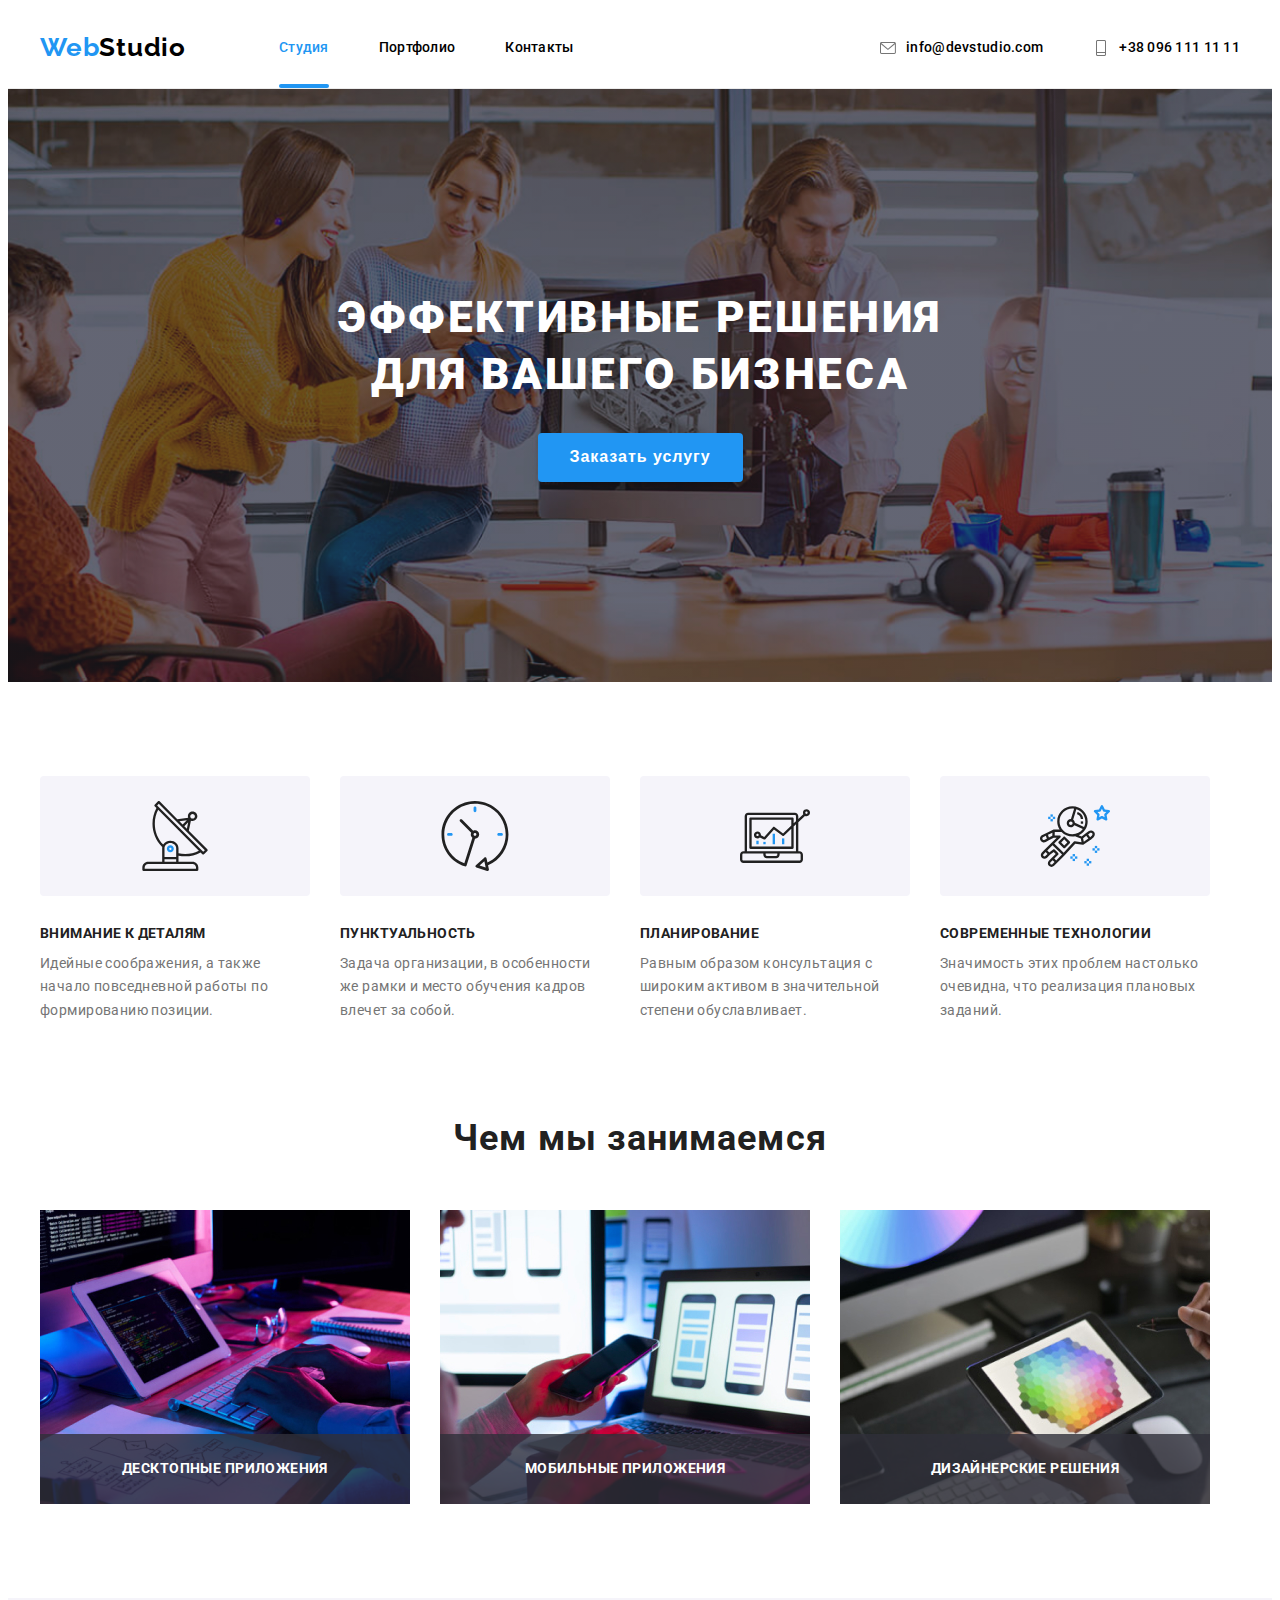
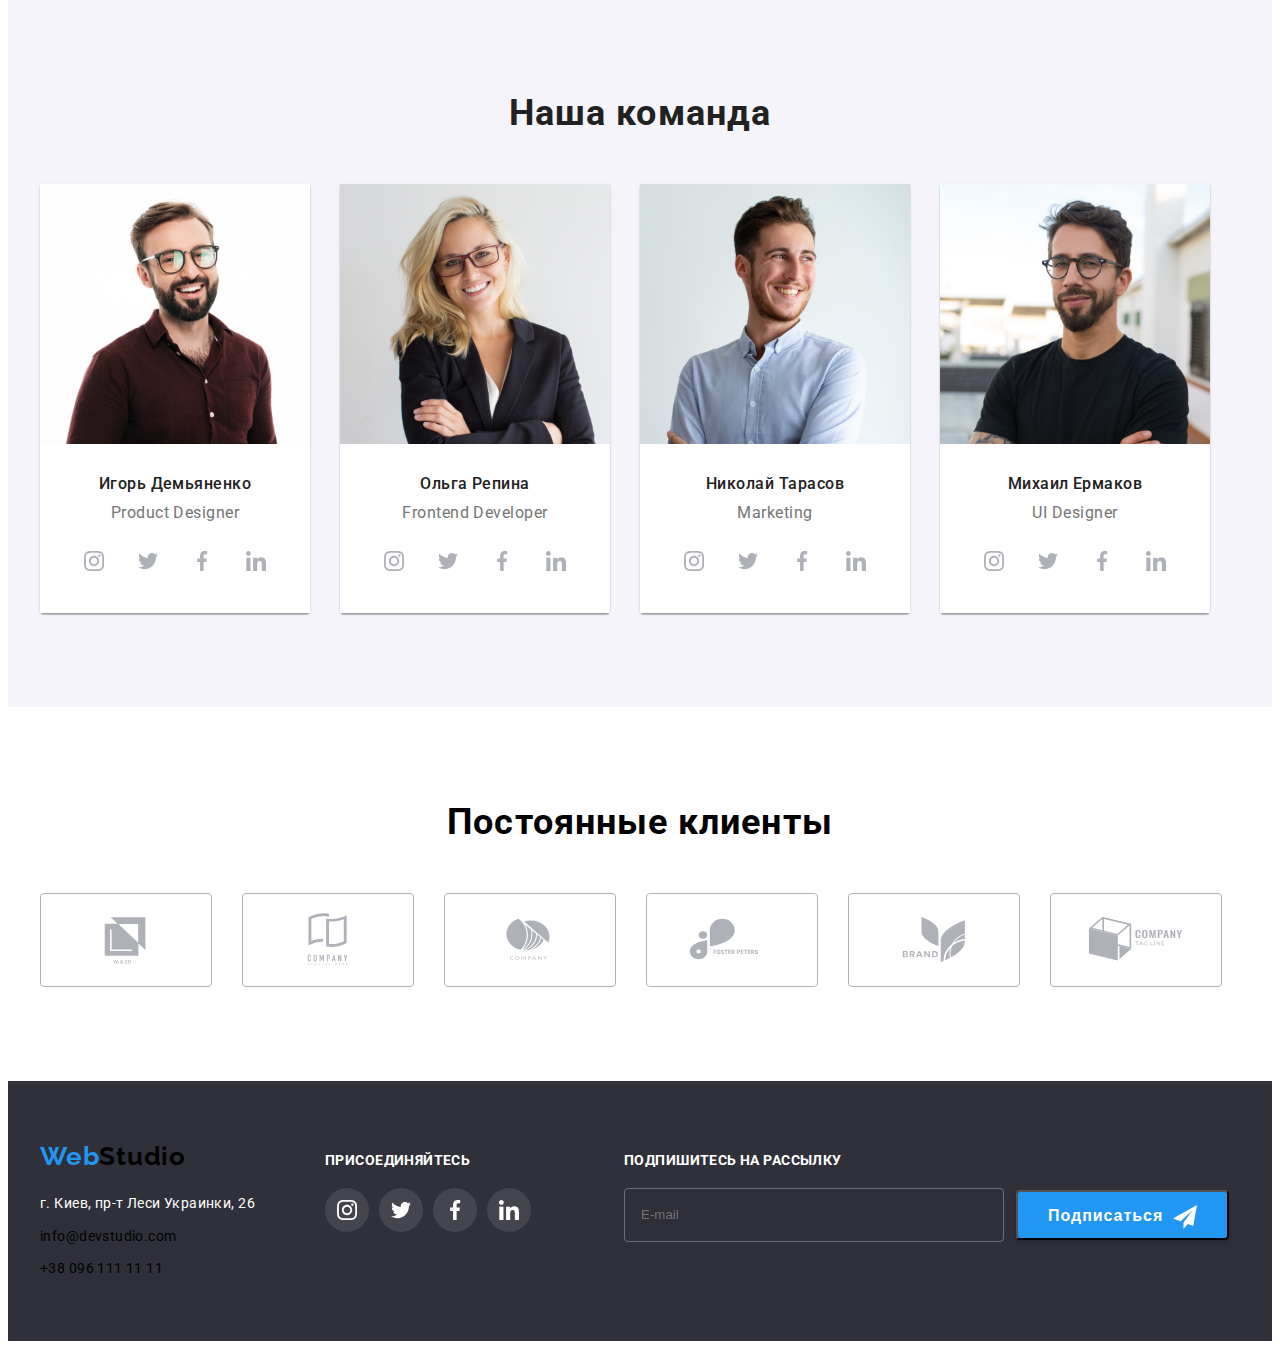
==== commit 7f9872ba: "4" ====
--- a/index.html
+++ b/index.html
@@ -28,7 +28,7 @@
       <div class="container header-container">
         <nav class="navbar">
           <a class="logo page-header__logo" href="index.html"
-            ><span class="logo__color">Web</span>Studio</a
+            ><span class="logo_color">Web</span>Studio</a
           >
           <ul class="list menu">
             <li class="menu__item">
@@ -69,11 +69,11 @@
     <main>
       <!--TITLE-->
       <section class="heroes">
-        <div class="container heroes-container">
-          <h1 class="heroes-title">
+        <div class="container heroes__container">
+          <h1 class="heroes__title">
             Эффективные решения<br />для вашего бизнеса
           </h1>
-          <button class="heroes-btn" type="button" data-modal-open>
+          <button class="heroes__btn" type="button" data-modal-open>
             Заказать услугу
           </button>
         </div>
@@ -81,52 +81,52 @@
 
       <!--ABOUT US-->
       <section class="about-us-section">
-        <div class="container">
-          <ul class="list about-us-list">
-            <li class="about-us-item">
-              <div class="div-icon-about-us">
-                <svg class="about-us-icon">
+        <div class="about-us-section__container container">
+          <ul class="list about-us-section__list">
+            <li class="about-us-section__item">
+              <div class="about-us-section__div-icon">
+                <svg class="about-us-section__icon">
                   <use href="./images/sprites-svg.svg#icon-antenna"></use>
                 </svg>
               </div>
-              <h3 class="about-us-title">Внимание к деталям</h3>
-              <p class="about-us-description">
+              <h3 class="about-us-section__title">Внимание к деталям</h3>
+              <p class="about-us-section__description">
                 Идейные соображения, а также начало повседневной работы по
                 формированию позиции.
               </p>
             </li>
-            <li class="about-us-item">
-              <div class="div-icon-about-us">
-                <svg class="about-us-icon">
+            <li class="about-us-section__item">
+              <div class="about-us-section__div-icon">
+                <svg class="about-us-section__icon">
                   <use href="./images/sprites-svg.svg#icon-clock"></use>
                 </svg>
               </div>
-              <h3 class="about-us-title">Пунктуальность</h3>
-              <p class="about-us-description">
+              <h3 class="about-us-section__title">Пунктуальность</h3>
+              <p class="about-us-section__description">
                 Задача организации, в особенности же рамки и место обучения
                 кадров влечет за собой.
               </p>
             </li>
-            <li class="about-us-item">
-              <div class="div-icon-about-us">
-                <svg class="about-us-icon">
+            <li class="about-us-section__item">
+              <div class="about-us-section__div-icon">
+                <svg class="about-us-section__icon">
                   <use href="./images/sprites-svg.svg#icon-diagram"></use>
                 </svg>
               </div>
-              <h3 class="about-us-title">Планирование</h3>
-              <p class="about-us-description">
+              <h3 class="about-us-section__title">Планирование</h3>
+              <p class="about-us-section__description">
                 Равным образом консультация с широким активом в значительной
                 степени обуславливает.
               </p>
             </li>
-            <li class="about-us-item">
-              <div class="div-icon-about-us">
-                <svg class="about-us-icon">
+            <li class="about-us-section__item">
+              <div class="about-us-section__div-icon">
+                <svg class="about-us-section__icon">
                   <use href="./images/sprites-svg.svg#icon-astronaut"></use>
                 </svg>
               </div>
-              <h3 class="about-us-title">Современные технологии</h3>
-              <p class="about-us-description">
+              <h3 class="about-us-section__title">Современные технологии</h3>
+              <p class="about-us-section__description">
                 Значимость этих проблем настолько очевидна, что реализация
                 плановых заданий.
               </p>
@@ -137,43 +137,43 @@
 
       <!--WHAT WE DO (PHOTO)-->
       <section class="our-work-section section">
-        <div class="container">
-          <h2 class="title our-work-title">Чем мы занимаемся</h2>
-          <ul class="list our-work-list">
-            <li class="our-work-item">
+        <div class="container our-work-section__container">
+          <h2 class="title our-work-section__title">Чем мы занимаемся</h2>
+          <ul class="list our-work-section__list">
+            <li class="our-work-section__item">
               <img
-                class="our-work-img"
+                class="our-work-section__img"
                 src="./images/what-we-do/develop-for-computer.jpg"
                 alt="Разработка решений для ПК"
                 width="370"
                 height="294"
               />
-              <div class="div-we-do">
-                <h3 class="text-we-do">Десктопные приложения</h3>
-              </div>
-            </li>
-            <li class="our-work-item">
+              <div class="our-work-section__div-we-do">
+                <h3 class="div-we-do__title">Десктопные приложения</h3>
+              </div>
+            </li>
+            <li class="our-work-section__item">
               <img
-                class="our-work-img"
+                class="our-work-section__img"
                 src="./images/what-we-do/develop-for-mobile.jpg"
                 alt="Разработка решений для смартфонов"
                 width="370"
                 height="294"
               />
-              <div class="div-we-do">
-                <h3 class="text-we-do">Мобильные приложения</h3>
-              </div>
-            </li>
-            <li class="our-work-item">
+              <div class="our-work-section__div-we-do">
+                <h3 class="div-we-do__title">Мобильные приложения</h3>
+              </div>
+            </li>
+            <li class="our-work-section__item">
               <img
-                class="our-work-img"
+                class="our-work-section__img"
                 src="./images/what-we-do/develop-for-tablet.jpg"
                 alt="Разработка решений для планшетов"
                 width="370"
                 height="294"
               />
-              <div class="div-we-do">
-                <h3 class="text-we-do">Дизайнерские решения</h3>
+              <div class="our-work-section__div-we-do">
+                <h3 class="div-we-do__title">Дизайнерские решения</h3>
               </div>
             </li>
           </ul>
@@ -182,49 +182,51 @@
 
       <!--OUR command-->
       <section class="our-command-section section">
-        <div class="container">
-          <h2 class="title our-command-title">Наша команда</h2>
-          <ul class="list our-command-list">
-            <li class="our-command-item">
+        <div class="container our-command-section__container">
+          <h2 class="title our-command-section__title">Наша команда</h2>
+          <ul class="list our-command-section__list">
+            <li class="our-command-section__item">
               <img
-                class="our-command-photo"
+                class="our-command-section__photo"
                 src="./images/our-command/igor-demyanenko.jpg"
                 alt="Игорь Демьяненко"
                 width="270"
                 height="260"
               />
               <div class="our-command-wraper">
-                <h3 class="our-command-name">Игорь Демьяненко</h3>
-                <p class="our-command-position" lang="en">Product Designer</p>
+                <h3 class="our-command-wraper__name">Игорь Демьяненко</h3>
+                <p class="our-command-wraper__position" lang="en">
+                  Product Designer
+                </p>
                 <ul class="social-list list">
-                  <li class="social-list-item">
-                    <a href="" class="social-list-link">
-                      <svg class="social-list-icon" width="20" height="20">
+                  <li class="social-list__item">
+                    <a href="" class="social-list__link">
+                      <svg class="social-list__icon" width="20" height="20">
                         <use
                           href="./images/sprites-svg.svg#icon-instagram"
                         ></use>
                       </svg>
                     </a>
                   </li>
-                  <li class="social-list-item">
-                    <a href="" class="social-list-link">
-                      <svg class="social-list-icon" width="20" height="20">
+                  <li class="social-list__item">
+                    <a href="" class="social-list__link">
+                      <svg class="social-list__icon" width="20" height="20">
                         <use href="./images/sprites-svg.svg#icon-twitter"></use>
                       </svg>
                     </a>
                   </li>
-                  <li class="social-list-item">
-                    <a href="" class="social-list-link">
-                      <svg class="social-list-icon" width="20" height="20">
+                  <li class="social-list__item">
+                    <a href="" class="social-list__link">
+                      <svg class="social-list__icon" width="20" height="20">
                         <use
                           href="./images/sprites-svg.svg#icon-facebook"
                         ></use>
                       </svg>
                     </a>
                   </li>
-                  <li class="social-list-item">
-                    <a href="" class="social-list-link">
-                      <svg class="social-list-icon" width="20" height="20">
+                  <li class="social-list__item">
+                    <a href="" class="social-list__link">
+                      <svg class="social-list__icon" width="20" height="20">
                         <use
                           href="./images/sprites-svg.svg#icon-linkedin"
                         ></use>
@@ -234,46 +236,48 @@
                 </ul>
               </div>
             </li>
-            <li class="our-command-item">
+            <li class="our-command-section__item">
               <img
-                class="our-command-photo"
+                class="our-command-section__photo"
                 src="./images/our-command/olga-repina.jpg"
                 alt="Ольга Репина"
                 width="270"
                 height="260"
               />
               <div class="our-command-wraper">
-                <h3 class="our-command-name">Ольга Репина</h3>
-                <p class="our-command-position" lang="en">Frontend Developer</p>
+                <h3 class="our-command-wraper__name">Ольга Репина</h3>
+                <p class="our-command-wraper__position" lang="en">
+                  Frontend Developer
+                </p>
                 <ul class="social-list list">
-                  <li class="social-list-item">
-                    <a href="" class="social-list-link">
-                      <svg class="social-list-icon" width="20" height="20">
+                  <li class="social-list__item">
+                    <a href="" class="social-list__link">
+                      <svg class="social-list__icon" width="20" height="20">
                         <use
                           href="./images/sprites-svg.svg#icon-instagram"
                         ></use>
                       </svg>
                     </a>
                   </li>
-                  <li class="social-list-item">
-                    <a href="" class="social-list-link">
-                      <svg class="social-list-icon" width="20" height="20">
+                  <li class="social-list__item">
+                    <a href="" class="social-list__link">
+                      <svg class="social-list__icon" width="20" height="20">
                         <use href="./images/sprites-svg.svg#icon-twitter"></use>
                       </svg>
                     </a>
                   </li>
-                  <li class="social-list-item">
-                    <a href="" class="social-list-link">
-                      <svg class="social-list-icon" width="20" height="20">
+                  <li class="social-list__item">
+                    <a href="" class="social-list__link">
+                      <svg class="social-list__icon" width="20" height="20">
                         <use
                           href="./images/sprites-svg.svg#icon-facebook"
                         ></use>
                       </svg>
                     </a>
                   </li>
-                  <li class="social-list-item">
-                    <a href="" class="social-list-link">
-                      <svg class="social-list-icon" width="20" height="20">
+                  <li class="social-list__item">
+                    <a href="" class="social-list__link">
+                      <svg class="social-list__icon" width="20" height="20">
                         <use
                           href="./images/sprites-svg.svg#icon-linkedin"
                         ></use>
@@ -283,46 +287,46 @@
                 </ul>
               </div>
             </li>
-            <li class="our-command-item">
+            <li class="our-command-section__item">
               <img
-                class="our-command-photo"
+                class="our-command-section__photo"
                 src="./images/our-command/nikolai-tarasov.jpg"
                 alt="Николай Тарасов"
                 width="270"
                 height="260"
               />
               <div class="our-command-wraper">
-                <h3 class="our-command-name">Николай Тарасов</h3>
-                <p class="our-command-position" lang="en">Marketing</p>
+                <h3 class="our-command-wraper__name">Николай Тарасов</h3>
+                <p class="our-command-wraper__position" lang="en">Marketing</p>
                 <ul class="social-list list">
-                  <li class="social-list-item">
-                    <a href="" class="social-list-link">
-                      <svg class="social-list-icon" width="20" height="20">
+                  <li class="social-list__item">
+                    <a href="" class="social-list__link">
+                      <svg class="social-list__icon" width="20" height="20">
                         <use
                           href="./images/sprites-svg.svg#icon-instagram"
                         ></use>
                       </svg>
                     </a>
                   </li>
-                  <li class="social-list-item">
-                    <a href="" class="social-list-link">
-                      <svg class="social-list-icon" width="20" height="20">
+                  <li class="social-list__item">
+                    <a href="" class="social-list__link">
+                      <svg class="social-list__icon" width="20" height="20">
                         <use href="./images/sprites-svg.svg#icon-twitter"></use>
                       </svg>
                     </a>
                   </li>
-                  <li class="social-list-item">
-                    <a href="" class="social-list-link">
-                      <svg class="social-list-icon" width="20" height="20">
+                  <li class="social-list__item">
+                    <a href="" class="social-list__link">
+                      <svg class="social-list__icon" width="20" height="20">
                         <use
                           href="./images/sprites-svg.svg#icon-facebook"
                         ></use>
                       </svg>
                     </a>
                   </li>
-                  <li class="social-list-item">
-                    <a href="" class="social-list-link">
-                      <svg class="social-list-icon" width="20" height="20">
+                  <li class="social-list__item">
+                    <a href="" class="social-list__link">
+                      <svg class="social-list__icon" width="20" height="20">
                         <use
                           href="./images/sprites-svg.svg#icon-linkedin"
                         ></use>
@@ -332,46 +336,48 @@
                 </ul>
               </div>
             </li>
-            <li class="our-command-item">
+            <li class="our-command-section__item">
               <img
-                class="our-command-photo"
+                class="our-command-section__photo"
                 src="./images/our-command/michaile-ermakov.jpg"
                 alt="Михаил Ермаков"
                 width="270"
                 height="260"
               />
               <div class="our-command-wraper">
-                <h3 class="our-command-name">Михаил Ермаков</h3>
-                <p class="our-command-position" lang="en">UI Designer</p>
+                <h3 class="our-command-wraper__name">Михаил Ермаков</h3>
+                <p class="our-command-wraper__position" lang="en">
+                  UI Designer
+                </p>
                 <ul class="social-list list">
-                  <li class="social-list-item">
-                    <a href="" class="social-list-link">
-                      <svg class="social-list-icon" width="20" height="20">
+                  <li class="social-list__item">
+                    <a href="" class="social-list__link">
+                      <svg class="social-list__icon" width="20" height="20">
                         <use
                           href="./images/sprites-svg.svg#icon-instagram"
                         ></use>
                       </svg>
                     </a>
                   </li>
-                  <li class="social-list-item">
-                    <a href="" class="social-list-link">
-                      <svg class="social-list-icon" width="20" height="20">
+                  <li class="social-list__item">
+                    <a href="" class="social-list__link">
+                      <svg class="social-list__icon" width="20" height="20">
                         <use href="./images/sprites-svg.svg#icon-twitter"></use>
                       </svg>
                     </a>
                   </li>
-                  <li class="social-list-item">
-                    <a href="" class="social-list-link">
-                      <svg class="social-list-icon" width="20" height="20">
+                  <li class="social-list__item">
+                    <a href="" class="social-list__link">
+                      <svg class="social-list__icon" width="20" height="20">
                         <use
                           href="./images/sprites-svg.svg#icon-facebook"
                         ></use>
                       </svg>
                     </a>
                   </li>
-                  <li class="social-list-item">
-                    <a href="" class="social-list-link">
-                      <svg class="social-list-icon" width="20" height="20">
+                  <li class="social-list__item">
+                    <a href="" class="social-list__link">
+                      <svg class="social-list__icon" width="20" height="20">
                         <use
                           href="./images/sprites-svg.svg#icon-linkedin"
                         ></use>
@@ -387,49 +393,49 @@
 
       <!--OUR client-->
       <section class="section our-client">
-        <div class="container our-client-container">
-          <h2 class="title our-client-title">Постоянные клиенты</h2>
-          <ul class="our-client-list list">
-            <li class="our-client-item">
-              <a href="" class="our-client-link">
-                <svg class="our-client-icon">
+        <div class="container our-client__container">
+          <h2 class="title our-client__title">Постоянные клиенты</h2>
+          <ul class="our-client__list list">
+            <li class="our-client__item">
+              <a href="" class="our-client__link">
+                <svg class="our-client__icon">
                   <use href="./images/sprites-svg.svg#icon-logo-ya-co"></use>
                 </svg>
               </a>
             </li>
-            <li class="our-client-item">
-              <a href="" class="our-client-link">
-                <svg class="our-client-icon">
+            <li class="our-client__item">
+              <a href="" class="our-client__link">
+                <svg class="our-client__icon">
                   <use href="./images/sprites-svg.svg#icon-logo-list"></use>
                 </svg>
               </a>
             </li>
-            <li class="our-client-item">
-              <a href="" class="our-client-link">
-                <svg class="our-client-icon">
+            <li class="our-client__item">
+              <a href="" class="our-client__link">
+                <svg class="our-client__icon">
                   <use href="./images/sprites-svg.svg#icon-logo-circle"></use>
                 </svg>
               </a>
             </li>
-            <li class="our-client-item">
-              <a href="" class="our-client-link">
-                <svg class="our-client-icon">
+            <li class="our-client__item">
+              <a href="" class="our-client__link">
+                <svg class="our-client__icon">
                   <use
                     href="./images/sprites-svg.svg#icon-logo-foster-peters"
                   ></use>
                 </svg>
               </a>
             </li>
-            <li class="our-client-item">
-              <a href="" class="our-client-link">
-                <svg class="our-client-icon">
+            <li class="our-client__item">
+              <a href="" class="our-client__link">
+                <svg class="our-client__icon">
                   <use href="./images/sprites-svg.svg#icon-logo-brand"></use>
                 </svg>
               </a>
             </li>
-            <li class="our-client-item">
-              <a href="" class="our-client-link">
-                <svg class="our-client-icon">
+            <li class="our-client__item">
+              <a href="" class="our-client__link">
+                <svg class="our-client__icon">
                   <use href="./images/sprites-svg.svg#icon-logo-cube"></use>
                 </svg>
               </a>
@@ -442,14 +448,14 @@
     <!--FOOTER-->
     <footer>
       <!--CONTACTS-->
-      <div class="container container-footer">
-        <div class="contact-container-footer">
-          <a class="logo link logo-footer" href="index.html"
-            ><span class="logo-color">Web</span>Studio</a
+      <div class="container footer-container">
+        <div class="footer-container__contact">
+          <a class="logo link footer-container__logo" href="index.html"
+            ><span class="logo_color">Web</span>Studio</a
           >
           <address class="footer-contact">
-            <ul class="list contact-list">
-              <li class="contact-item">
+            <ul class="list footer-contact__list">
+              <li class="footer-contact__item">
                 <a
                   class="local link"
                   href="https://goo.gl/maps/vMf8cFLKpYk1U5oU7"
@@ -458,15 +464,15 @@
                   >г. Киев, пр-т Леси Украинки, 26</a
                 >
               </li>
-              <li class="contact-item">
+              <li class="footer-contact__item">
                 <a
-                  class="footer-contact-mail link"
+                  class="footer-contact__mail link"
                   href="mailto:info@devstudio.com"
                   >info@devstudio.com</a
                 >
               </li>
-              <li class="contact-item">
-                <a class="footer-contact-tel link" href="tel:+380961111111"
+              <li class="footer-contact__item">
+                <a class="footer-contact__tel link" href="tel:+380961111111"
                   >+38 096 111 11 11</a
                 >
               </li>
@@ -475,32 +481,32 @@
         </div>
         <!--SOCIAL-FOOTER-->
         <div class="social-footer">
-          <p class="social-text">присоединяйтесь</p>
-          <ul class="social-list-footer list">
-            <li class="social-list-item-footer">
-              <a href="" class="social-list-link-footer">
-                <svg class="social-list-icon-footer" width="20" height="20">
+          <p class="social-footer__text">присоединяйтесь</p>
+          <ul class="social-footer__list list">
+            <li class="social-footer__item">
+              <a href="" class="social-footer__link">
+                <svg class="social-footer__icon" width="20" height="20">
                   <use href="./images/sprites-svg.svg#icon-instagram"></use>
                 </svg>
               </a>
             </li>
-            <li class="social-list-item-footer">
-              <a href="" class="social-list-link-footer">
-                <svg class="social-list-icon-footer" width="20" height="20">
+            <li class="social-footer__item">
+              <a href="" class="social-footer__link">
+                <svg class="social-footer__icon" width="20" height="20">
                   <use href="./images/sprites-svg.svg#icon-twitter"></use>
                 </svg>
               </a>
             </li>
-            <li class="social-list-item-footer">
-              <a href="" class="social-list-link-footer">
-                <svg class="social-list-icon-footer" width="20" height="20">
+            <li class="social-footer__item">
+              <a href="" class="social-footer__link">
+                <svg class="social-footer__icon" width="20" height="20">
                   <use href="./images/sprites-svg.svg#icon-facebook"></use>
                 </svg>
               </a>
             </li>
-            <li class="social-list-item-footer">
-              <a href="" class="social-list-link-footer">
-                <svg class="social-list-icon-footer" width="20" height="20">
+            <li class="social-footer__item">
+              <a href="" class="social-footer__link">
+                <svg class="social-footer__icon" width="20" height="20">
                   <use href="./images/sprites-svg.svg#icon-linkedin"></use>
                 </svg>
               </a>
--- a/css/main.min.css
+++ b/css/main.min.css
@@ -1,2 +1,2 @@
-:root{--main-font: "Roboto", sans-serif;--secondary-font: "Raleway", sans-serif;--accent-color: #2f303a;--secondary-accent-color: #f5f4fa;--text-color-contact: #757575;--highlight-text-color: #2196f3}.visually-hidden{position:absolute;width:1px;height:1px;margin:-1px;border:0;padding:0;white-space:nowrap;clip-path:inset(100%);clip:rect(0 0 0 0);overflow:hidden}.list{list-style:none}.link{text-decoration:none;color:#000}h1,h2,h3,h4,h5,h6,p{margin-top:0;margin-bottom:0}ul,ol{margin-top:0;margin-bottom:0;padding-left:0}body{font-family:var(--main-font)}img{display:block}.container{width:1200px;margin-left:auto;margin-right:auto;padding-left:15px;padding-right:15px}.section{padding-top:94px;padding-bottom:94px}.title{font-weight:700;font-size:36px;margin-bottom:50px}.navbar{display:flex;align-items:center}.logo{margin-right:93px}.menu{display:flex}.menu__item:not(:last-child){margin-right:50px}.menu__link{position:relative;display:block;font-weight:500;font-size:14px;line-height:1.1;letter-spacing:0.02em;color:#212121;padding-top:32px;padding-bottom:32px;transition:color 250ms cubic-bezier(0.4, 0, 0.2, 1)}.menu__link:hover,.menu__link:focus{color:var(--highlight-text-color)}.current-link{color:var(--highlight-text-color)}.current-link::after{content:' ';position:absolute;width:100%;height:4px;left:0;bottom:0;background:var(--highlight-text-color);border-radius:2px}.head-contact{display:flex}.head-contact__item{display:flex;align-items:center;justify-content:center}.head-contact__item:not(:last-of-type){margin-right:50px}.head-contact__mail,.head-contact__tel{display:flex;font-weight:500;font-size:14px;line-height:1.1;letter-spacing:0.02em;color:#757575;padding-top:32px;padding-bottom:32px;transition:color 250ms cubic-bezier(0.4, 0, 0.2, 1)}.head-contact__mail:hover,.head-contact__mail:hover,.head-contact__mail:focus,.head-contact__mail:focus,.head-contact__tel:hover,.head-contact__tel:hover,.head-contact__tel:focus,.head-contact__tel:focus{color:var(--highlight-text-color)}.icon-contact{width:16px;height:16px;margin-right:10px;fill:#757575;transition:fill 250ms cubic-bezier(0.4, 0, 0.2, 1)}.head-contact-mail:hover .icon-contact,.head-contact-tel:hover .icon-contact,.head-contact-mail:focus .icon-contact,.head-contact-tel:focus .icon-contact{fill:var(--highlight-text-color)}.page-header__logo{text-decoration:none;font-family:var(--secondary-font);font-weight:700;font-size:26px;line-height:1.2;letter-spacing:0.03em;color:black}.logo__color{color:#2196f3}.social-list{display:flex;justify-content:center}.social-list-item:not(:last-child){margin-right:10px}.social-list-link{display:flex;align-items:center;justify-content:center;width:44px;height:44px;background-color:#ffffff;border-radius:50%;transition:background-color 250ms cubic-bezier(0.4, 0, 0.2, 1)}.social-list-link:hover,.social-list-link:focus{background-color:var(--highlight-text-color)}.social-list-icon{fill:#AFB1B8;transition:fill 250ms cubic-bezier(0.4, 0, 0.2, 1)}.social-list-icon:hover,.social-list-icon:focus{fill:#ffffff}.social-list-link:hover .social-list-icon,.social-list-link:focus .social-list-icon{fill:#ffffff}.backdrop{position:fixed;top:0;left:0;width:100vw;height:100vh;background-color:rgba(0,0,0,0.2);transition:opacity 250ms cubic-bezier(0.4, 0, 0.2, 1),visibility 250ms cubic-bezier(0.4, 0, 0.2, 1)}.backdrop.is-hidden{opacity:0;visibility:hidden;pointer-events:none}.modal{position:absolute;top:50%;left:50%;transform:translate(-50%, -50%);width:528px;height:581px;background-color:#FFFFFF;box-shadow:0px 1px 3px rgba(0,0,0,0.12),0px 1px 1px rgba(0,0,0,0.14),0px 2px 1px rgba(0,0,0,0.2);border-radius:4px;padding:40px}.modal-close-btn{position:absolute;top:8px;right:8px;display:flex;align-items:center;justify-content:center;height:30px;width:30px;border-radius:50%;background-color:#FFFFFF;border:1px solid rgba(0,0,0,0.1);cursor:pointer;padding:0;transition:fill 250ms cubic-bezier(0.4, 0, 0.2, 1)}.modal-close-btn-icon{transition:fill 250ms cubic-bezier(0.4, 0, 0.2, 1)}.modal-close-btn:hover .modal-close-btn-icon,.modal-close-btn:focus .modal-close-btn-icon{outline:none;fill:var(--highlight-text-color)}.contact-form{display:flex;flex-direction:column}.contact-form-title{font-weight:700;font-size:20px;line-height:1.1;text-align:center;letter-spacing:0.03em;color:#212121;margin-bottom:12px}.contact-form-field{position:relative;margin-bottom:10px}.contact-form-field-title{font-size:12px;line-height:1.1;letter-spacing:0.01em;color:#757575}.contact-form-link{color:var(--highlight-text-color)}.contact-form-wraper{position:relative;margin-top:4px}.contact-form-icon{position:absolute;top:50%;left:12px;width:15px;height:15px;transform:translateY(-50%);transition:fill 250ms cubic-bezier(0.4, 0, 0.2, 1)}.contact-form-field-title-checkbox{font-size:14px;line-height:1.7;letter-spacing:0.03em;color:#757575}.contact-form-input{width:100%;height:40px;padding-left:42px;border:1px solid rgba(33,33,33,0.2);border-radius:4px;transition:border-color 250ms cubic-bezier(0.4, 0, 0.2, 1)}.contact-form-input:hover,.contact-form-input:focus{outline:none;border-color:var(--highlight-text-color);cursor:pointer}.contact-form-input:hover+.contact-form-icon,.contact-form-input:hover+.contact-form-icon,.contact-form-input:focus+.contact-form-icon,.contact-form-input:focus+.contact-form-icon{fill:var(--highlight-text-color)}.contact-form-massage{width:100%;height:120px;border:1px solid rgba(33,33,33,0.2);border-radius:4px;padding:12px 16px;margin-bottom:20px;resize:none;transition:border-color 250ms cubic-bezier(0.4, 0, 0.2, 1)}.contact-form-massage:hover,.contact-form-massage:focus{outline:none;border-color:var(--highlight-text-color);cursor:pointer}.contact-form-checkbox-label{display:flex;align-items:center;justify-content:center}.contact-form-checkbox-label::before{content:' ';display:block;width:16px;height:16px;border:1px solid #212121;border-radius:4px;cursor:pointer;margin-right:7px}.contact-form-checkbox:checked+.contact-form-checkbox-label::before{background-color:var(--highlight-text-color);background-image:url(../images/form_icon/chek.svg);background-repeat:no-repeat;background-position:center;border:none}.contact-form-checkbox:hover+.contact-form-checkbox-label::before{border-color:var(--highlight-text-color)}.contact-form-checkbox:focus+.contact-form-checkbox-label::before{border-color:var(--highlight-text-color)}.contact-form-btn{width:200px;height:50px;font-weight:700;font-size:16px;line-height:1.8;align-items:center;text-align:center;letter-spacing:0.06em;color:#FFFFFF;background-color:var(--highlight-text-color);box-shadow:0px 4px 4px rgba(0,0,0,0.15);border-radius:4px;border:none;cursor:pointer;align-self:center;margin-top:30px}.subscribe-text{font-weight:700;font-size:14px;line-height:1.1;letter-spacing:0.03em;text-transform:uppercase;color:#FFFFFF;margin-bottom:20px}.subscribe-form{display:flex;align-items:center;justify-content:center}.subscribe-input{width:360px;height:50px;border:1px solid rgba(255,255,255,0.3);filter:drop-shadow(0px 4px 4px rgba(0,0,0,0.15));border-radius:4px;padding-left:16px;margin-right:12px;background-color:transparent;color:#ffffff;transition:border-color 250ms cubic-bezier(0.4, 0, 0.2, 1)}.subscribe-input:hover,.subscribe-input:focus{border-color:var(--highlight-text-color)}.subscribe-btn-container{position:relative;width:200px;height:50px}.subscribe-btn{display:block;align-items:center;background:var(--highlight-text-color);box-shadow:0px 4px 4px rgba(0,0,0,0.15);border-radius:4px;padding:10px 30px;max-height:50px;font-weight:700;font-size:16px;line-height:1.8;letter-spacing:0.06em;color:#FFFFFF;cursor:pointer;transition:background-color 250ms cubic-bezier(0.4, 0, 0.2, 1)}.subscribe-btn:hover{background-color:#188ce8}.subscribe-icon{width:24px;height:24px;margin-left:10px;vertical-align:middle}.footer-contact{font-family:var(--main-font);font-style:normal;font-size:14px;line-height:1.7;letter-spacing:0.03em;margin-right:70px}.logo-footer{display:block;color:#ffffff;margin-bottom:20px}.local{font-size:14px;line-height:1.7;letter-spacing:0.03em;color:#ffffff}.contact-item:not(:last-of-type){margin-bottom:9px}.footer-contact-tel,.footer-contact-mail{font-size:14px;line-height:1.7;letter-spacing:0.03em;color:rgba(255,255,255,0.6)}.social-footer{margin-right:93px}.social-text{font-weight:700;font-size:14px;line-height:16px;letter-spacing:0.03em;text-transform:uppercase;color:#ffffff;margin-bottom:20px}.social-list-footer{display:flex}.social-list-item-footer:not(:last-child){margin-right:10px}.social-list-link-footer{display:flex;align-items:center;justify-content:center;width:44px;height:44px;background-color:rgba(255,255,255,0.1);border-radius:50%;transition:background-color 250ms cubic-bezier(0.4, 0, 0.2, 1)}.social-list-link-footer:hover,.social-list-link-footer:focus{background-color:var(--highlight-text-color)}.social-list-icon-footer{fill:#ffffff}.page-header{border-bottom:1px solid #ececec}.header-container{display:flex;align-items:center;justify-content:space-between}.heroes{background-color:var(--accent-color);padding-top:200px;padding-bottom:200px;background-image:linear-gradient(rgba(47,48,58,0.4), rgba(47,48,58,0.4)),url(../images/heroes.jpg);background-repeat:no-repeat;background-position:center;background-size:cover;max-width:1600px;margin-right:auto;margin-left:auto}.heroes-title{font-weight:900;font-size:44px;line-height:1.3;text-align:center;letter-spacing:0.06em;text-transform:uppercase;color:#ffffff}.heroes-btn{background:#2196f3;box-shadow:0px 4px 4px rgba(0,0,0,0.15);border-radius:4px;font-weight:700;font-size:16px;line-height:1.8;align-items:center;text-align:center;letter-spacing:0.06em;color:#ffffff;padding:10px 32px;cursor:pointer;display:block;margin:30px auto 0;border:none;transition:background-color 250ms cubic-bezier(0.4, 0, 0.2, 1)}.heroes-btn:hover,.heroes-btn:focus{background-color:#188ce8}.about-us-section{padding-top:94px}.about-us-list{display:flex;margin-top:-30px}.about-us-item{margin-top:30px;width:270px}.about-us-item:not(:first-child){margin-left:30px}.div-icon-about-us{display:flex;align-items:center;justify-content:center;width:270px;height:120px;background-color:#F5F4FA;border-radius:4px;margin-bottom:30px}.about-us-icon{width:70px;height:70px}.about-us-title{font-weight:700;font-size:14px;line-height:1.1;letter-spacing:0.03em;text-transform:uppercase;color:#212121;margin-bottom:10px}.about-us-description{font-size:14px;line-height:1.7;letter-spacing:0.03em;color:var(--text-color-contact)}.our-work-list{display:flex;margin-top:-30px}.our-work-item{flex-basis:calc((100% - 90px) / 3);margin-top:30px;position:relative}.our-work-item:not(:nth-child(3n)){margin-right:30px}.our-work-title{line-height:1.2;text-align:center;letter-spacing:0.03em;color:#212121}.div-we-do{position:absolute;width:100%;height:70px;bottom:0;left:0;background-color:rgba(47,48,58,0.8)}.text-we-do{font-weight:700;font-size:14px;line-height:1.1;text-align:center;letter-spacing:0.03em;text-transform:uppercase;color:#FFFFFF;padding:27px}.our-command-section{background-color:var(--secondary-accent-color)}.our-command-title{text-align:center;letter-spacing:0.03em;color:#212121}.our-command-list{display:flex;margin-top:-30px}.our-command-item{flex-basis:calc((100% - 120px) / 4);margin-top:30px;box-shadow:0px 1px 3px rgba(0,0,0,0.12),0px 1px 1px rgba(0,0,0,0.14),0px 2px 1px rgba(0,0,0,0.2);border-radius:0px 0px 4px 4px}.our-command-item:not(:nth-child(4n)){margin-right:30px}.our-command-wraper{padding-top:30px;padding-bottom:30px;padding-left:10px;padding-right:10px;background-color:#ffffff}.our-command-name{font-weight:500;font-size:16px;line-height:1.2;text-align:center;letter-spacing:0.03em;color:#212121;margin-bottom:10px}.our-command-position{font-size:16px;line-height:1.2;text-align:center;letter-spacing:0.03em;color:var(--text-color-contact);margin-bottom:16px}.our-client-title{font-weight:700;font-size:36px;line-height:42px;text-align:center;letter-spacing:0.03em}.our-client-list{display:flex}.our-client-link{display:flex;width:170px;height:92px;border:1px solid #AFB1B8;border-radius:4px;align-items:center;justify-content:center;transition:border 250ms cubic-bezier(0.4, 0, 0.2, 1)}.our-client-link:hover,.our-client-link:focus{border:1px solid var(--highlight-text-color)}.our-client-item:not(:last-child){margin-right:30px}.our-client-icon{fill:#AFB1B8;width:106px;height:60px;transition:fill 250ms cubic-bezier(0.4, 0, 0.2, 1)}.our-client-link:hover .our-client-icon,.our-client-link:focus .our-client-icon{fill:var(--highlight-text-color)}footer{background-color:var(--accent-color);padding-top:60px;padding-bottom:60px}.container-footer{display:flex;align-items:baseline}
+:root{--main-font: "Roboto", sans-serif;--secondary-font: "Raleway", sans-serif;--accent-color: #2f303a;--secondary-accent-color: #f5f4fa;--text-color-contact: #757575;--highlight-text-color: #2196f3}.visually-hidden{position:absolute;width:1px;height:1px;margin:-1px;border:0;padding:0;white-space:nowrap;clip-path:inset(100%);clip:rect(0 0 0 0);overflow:hidden}.list{list-style:none}.link{text-decoration:none;color:#000}h1,h2,h3,h4,h5,h6,p{margin-top:0;margin-bottom:0}ul,ol{margin-top:0;margin-bottom:0;padding-left:0}body{font-family:var(--main-font)}img{display:block}.container{width:1200px;margin-left:auto;margin-right:auto;padding-left:15px;padding-right:15px}.section{padding-top:94px;padding-bottom:94px}.title{font-weight:700;font-size:36px;margin-bottom:50px}.navbar{display:flex;align-items:center}.logo{margin-right:93px}.menu{display:flex}.menu__item:not(:last-child){margin-right:50px}.menu__link{position:relative;display:block;font-weight:500;font-size:14px;line-height:1.1;letter-spacing:0.02em;color:#212121;padding-top:32px;padding-bottom:32px;transition:color 250ms cubic-bezier(0.4, 0, 0.2, 1)}.menu__link:hover,.menu__link:focus{color:var(--highlight-text-color)}.current-link{color:var(--highlight-text-color)}.current-link::after{content:' ';position:absolute;width:100%;height:4px;left:0;bottom:0;background:var(--highlight-text-color);border-radius:2px}.head-contact{display:flex}.head-contact__item{display:flex;align-items:center;justify-content:center}.head-contact__item:not(:last-of-type){margin-right:50px}.head-contact__mail,.head-contact__tel{display:flex;font-weight:500;font-size:14px;line-height:1.1;letter-spacing:0.02em;color:#757575;padding-top:32px;padding-bottom:32px;transition:color 250ms cubic-bezier(0.4, 0, 0.2, 1)}.head-contact__mail:hover,.head-contact__mail:hover,.head-contact__mail:focus,.head-contact__mail:focus,.head-contact__tel:hover,.head-contact__tel:hover,.head-contact__tel:focus,.head-contact__tel:focus{color:var(--highlight-text-color)}.icon-contact{width:16px;height:16px;margin-right:10px;fill:#757575;transition:fill 250ms cubic-bezier(0.4, 0, 0.2, 1)}.head-contact-mail:hover .icon-contact,.head-contact-tel:hover .icon-contact,.head-contact-mail:focus .icon-contact,.head-contact-tel:focus .icon-contact{fill:var(--highlight-text-color)}.page-header__logo{text-decoration:none;font-family:var(--secondary-font);font-weight:700;font-size:26px;line-height:1.2;letter-spacing:0.03em;color:black}.logo_color{color:#2196f3}.social-list{display:flex;justify-content:center}.social-list__item:not(:last-child){margin-right:10px}.social-list__link{display:flex;align-items:center;justify-content:center;width:44px;height:44px;background-color:#ffffff;border-radius:50%;transition:background-color 250ms cubic-bezier(0.4, 0, 0.2, 1)}.social-list__link:hover,.social-list__link:focus{background-color:var(--highlight-text-color)}.social-list__icon{fill:#AFB1B8;transition:fill 250ms cubic-bezier(0.4, 0, 0.2, 1)}.social-list__icon:hover,.social-list__icon:focus{fill:#ffffff}.social-list__link:hover .social-list__icon,.social-list__link:focus .social-list__icon{fill:#ffffff}.backdrop{position:fixed;top:0;left:0;width:100vw;height:100vh;background-color:rgba(0,0,0,0.2);transition:opacity 250ms cubic-bezier(0.4, 0, 0.2, 1),visibility 250ms cubic-bezier(0.4, 0, 0.2, 1)}.backdrop.is-hidden{opacity:0;visibility:hidden;pointer-events:none}.modal{position:absolute;top:50%;left:50%;transform:translate(-50%, -50%);width:528px;height:581px;background-color:#FFFFFF;box-shadow:0px 1px 3px rgba(0,0,0,0.12),0px 1px 1px rgba(0,0,0,0.14),0px 2px 1px rgba(0,0,0,0.2);border-radius:4px;padding:40px}.modal-close-btn{position:absolute;top:8px;right:8px;display:flex;align-items:center;justify-content:center;height:30px;width:30px;border-radius:50%;background-color:#FFFFFF;border:1px solid rgba(0,0,0,0.1);cursor:pointer;padding:0;transition:fill 250ms cubic-bezier(0.4, 0, 0.2, 1)}.modal-close-btn-icon{transition:fill 250ms cubic-bezier(0.4, 0, 0.2, 1)}.modal-close-btn:hover .modal-close-btn-icon,.modal-close-btn:focus .modal-close-btn-icon{outline:none;fill:var(--highlight-text-color)}.contact-form{display:flex;flex-direction:column}.contact-form-title{font-weight:700;font-size:20px;line-height:1.1;text-align:center;letter-spacing:0.03em;color:#212121;margin-bottom:12px}.contact-form-field{position:relative;margin-bottom:10px}.contact-form-field-title{font-size:12px;line-height:1.1;letter-spacing:0.01em;color:#757575}.contact-form-link{color:var(--highlight-text-color)}.contact-form-wraper{position:relative;margin-top:4px}.contact-form-icon{position:absolute;top:50%;left:12px;width:15px;height:15px;transform:translateY(-50%);transition:fill 250ms cubic-bezier(0.4, 0, 0.2, 1)}.contact-form-field-title-checkbox{font-size:14px;line-height:1.7;letter-spacing:0.03em;color:#757575}.contact-form-input{width:100%;height:40px;padding-left:42px;border:1px solid rgba(33,33,33,0.2);border-radius:4px;transition:border-color 250ms cubic-bezier(0.4, 0, 0.2, 1)}.contact-form-input:hover,.contact-form-input:focus{outline:none;border-color:var(--highlight-text-color);cursor:pointer}.contact-form-input:hover+.contact-form-icon,.contact-form-input:hover+.contact-form-icon,.contact-form-input:focus+.contact-form-icon,.contact-form-input:focus+.contact-form-icon{fill:var(--highlight-text-color)}.contact-form-massage{width:100%;height:120px;border:1px solid rgba(33,33,33,0.2);border-radius:4px;padding:12px 16px;margin-bottom:20px;resize:none;transition:border-color 250ms cubic-bezier(0.4, 0, 0.2, 1)}.contact-form-massage:hover,.contact-form-massage:focus{outline:none;border-color:var(--highlight-text-color);cursor:pointer}.contact-form-checkbox-label{display:flex;align-items:center;justify-content:center}.contact-form-checkbox-label::before{content:' ';display:block;width:16px;height:16px;border:1px solid #212121;border-radius:4px;cursor:pointer;margin-right:7px}.contact-form-checkbox:checked+.contact-form-checkbox-label::before{background-color:var(--highlight-text-color);background-image:url(../images/form_icon/chek.svg);background-repeat:no-repeat;background-position:center;border:none}.contact-form-checkbox:hover+.contact-form-checkbox-label::before{border-color:var(--highlight-text-color)}.contact-form-checkbox:focus+.contact-form-checkbox-label::before{border-color:var(--highlight-text-color)}.contact-form-btn{width:200px;height:50px;font-weight:700;font-size:16px;line-height:1.8;align-items:center;text-align:center;letter-spacing:0.06em;color:#FFFFFF;background-color:var(--highlight-text-color);box-shadow:0px 4px 4px rgba(0,0,0,0.15);border-radius:4px;border:none;cursor:pointer;align-self:center;margin-top:30px}.subscribe-text{font-weight:700;font-size:14px;line-height:1.1;letter-spacing:0.03em;text-transform:uppercase;color:#FFFFFF;margin-bottom:20px}.subscribe-form{display:flex;align-items:center;justify-content:center}.subscribe-input{width:360px;height:50px;border:1px solid rgba(255,255,255,0.3);filter:drop-shadow(0px 4px 4px rgba(0,0,0,0.15));border-radius:4px;padding-left:16px;margin-right:12px;background-color:transparent;color:#ffffff;transition:border-color 250ms cubic-bezier(0.4, 0, 0.2, 1)}.subscribe-input:hover,.subscribe-input:focus{border-color:var(--highlight-text-color)}.subscribe-btn-container{position:relative;width:200px;height:50px}.subscribe-btn{display:block;align-items:center;background:var(--highlight-text-color);box-shadow:0px 4px 4px rgba(0,0,0,0.15);border-radius:4px;padding:10px 30px;max-height:50px;font-weight:700;font-size:16px;line-height:1.8;letter-spacing:0.06em;color:#FFFFFF;cursor:pointer;transition:background-color 250ms cubic-bezier(0.4, 0, 0.2, 1)}.subscribe-btn:hover{background-color:#188ce8}.subscribe-icon{width:24px;height:24px;margin-left:10px;vertical-align:middle}.footer-contact{font-family:var(--main-font);font-style:normal;font-size:14px;line-height:1.7;letter-spacing:0.03em;margin-right:70px}.footer-container__logo{display:block;color:#ffffff;margin-bottom:20px}.local{font-size:14px;line-height:1.7;letter-spacing:0.03em;color:#ffffff}.footer-contact__item:not(:last-of-type){margin-bottom:9px}.footer-contact__tel,.footer-contact__mail{font-size:14px;line-height:1.7;letter-spacing:0.03em;color:rgba(255,255,255,0.6)}.social-footer{margin-right:93px}.social-footer__text{font-weight:700;font-size:14px;line-height:16px;letter-spacing:0.03em;text-transform:uppercase;color:#ffffff;margin-bottom:20px}.social-footer__list{display:flex}.social-footer__item:not(:last-child){margin-right:10px}.social-footer__link{display:flex;align-items:center;justify-content:center;width:44px;height:44px;background-color:rgba(255,255,255,0.1);border-radius:50%;transition:background-color 250ms cubic-bezier(0.4, 0, 0.2, 1)}.social-footer__link:hover,.social-footer__link:focus{background-color:var(--highlight-text-color)}.social-footer__icon{fill:#ffffff}.page-header{border-bottom:1px solid #ececec}.header-container{display:flex;align-items:center;justify-content:space-between}.heroes{background-color:var(--accent-color);padding-top:200px;padding-bottom:200px;background-image:linear-gradient(rgba(47,48,58,0.4), rgba(47,48,58,0.4)),url(../images/heroes.jpg);background-repeat:no-repeat;background-position:center;background-size:cover;max-width:1600px;margin-right:auto;margin-left:auto}.heroes__title{font-weight:900;font-size:44px;line-height:1.3;text-align:center;letter-spacing:0.06em;text-transform:uppercase;color:#ffffff}.heroes__btn{background:#2196f3;box-shadow:0px 4px 4px rgba(0,0,0,0.15);border-radius:4px;font-weight:700;font-size:16px;line-height:1.8;align-items:center;text-align:center;letter-spacing:0.06em;color:#ffffff;padding:10px 32px;cursor:pointer;display:block;margin:30px auto 0;border:none;transition:background-color 250ms cubic-bezier(0.4, 0, 0.2, 1)}.heroes__btn:hover,.heroes__btn:focus{background-color:#188ce8}.about-us-section{padding-top:94px}.about-us-section__list{display:flex;margin-top:-30px}.about-us-section__item{margin-top:30px;width:270px}.about-us-section__item:not(:first-child){margin-left:30px}.about-us-section__div-icon{display:flex;align-items:center;justify-content:center;width:270px;height:120px;background-color:#F5F4FA;border-radius:4px;margin-bottom:30px}.about-us-section__icon{width:70px;height:70px}.about-us-section__title{font-weight:700;font-size:14px;line-height:1.1;letter-spacing:0.03em;text-transform:uppercase;color:#212121;margin-bottom:10px}.about-us-section__description{font-size:14px;line-height:1.7;letter-spacing:0.03em;color:var(--text-color-contact)}.our-work-section__list{display:flex;margin-top:-30px}.our-work-section__item{flex-basis:calc((100% - 90px) / 3);margin-top:30px;position:relative}.our-work-section__item:not(:nth-child(3n)){margin-right:30px}.our-work-section__title{line-height:1.2;text-align:center;letter-spacing:0.03em;color:#212121}.our-work-section__div-we-do{position:absolute;width:100%;height:70px;bottom:0;left:0;background-color:rgba(47,48,58,0.8)}.div-we-do__title{font-weight:700;font-size:14px;line-height:1.1;text-align:center;letter-spacing:0.03em;text-transform:uppercase;color:#FFFFFF;padding:27px}.our-command-section{background-color:var(--secondary-accent-color)}.our-command-section__title{text-align:center;letter-spacing:0.03em;color:#212121}.our-command-section__list{display:flex;margin-top:-30px}.our-command-section__item{flex-basis:calc((100% - 120px) / 4);margin-top:30px;box-shadow:0px 1px 3px rgba(0,0,0,0.12),0px 1px 1px rgba(0,0,0,0.14),0px 2px 1px rgba(0,0,0,0.2);border-radius:0px 0px 4px 4px}.our-command-section__item:not(:nth-child(4n)){margin-right:30px}.our-command-wraper{padding-top:30px;padding-bottom:30px;padding-left:10px;padding-right:10px;background-color:#ffffff}.our-command-wraper__name{font-weight:500;font-size:16px;line-height:1.2;text-align:center;letter-spacing:0.03em;color:#212121;margin-bottom:10px}.our-command-wraper__position{font-size:16px;line-height:1.2;text-align:center;letter-spacing:0.03em;color:var(--text-color-contact);margin-bottom:16px}.our-client__title{font-weight:700;font-size:36px;line-height:42px;text-align:center;letter-spacing:0.03em}.our-client__list{display:flex}.our-client__link{display:flex;width:170px;height:92px;border:1px solid #AFB1B8;border-radius:4px;align-items:center;justify-content:center;transition:border 250ms cubic-bezier(0.4, 0, 0.2, 1)}.our-client__link:hover,.our-client__link:focus{border:1px solid var(--highlight-text-color)}.our-client__item:not(:last-child){margin-right:30px}.our-client__icon{fill:#AFB1B8;width:106px;height:60px;transition:fill 250ms cubic-bezier(0.4, 0, 0.2, 1)}.our-client__link:hover .our-client__icon,.our-client__link:focus .our-client__icon{fill:var(--highlight-text-color)}footer{background-color:var(--accent-color);padding-top:60px;padding-bottom:60px}.footer-container{display:flex;align-items:baseline}
 /*# sourceMappingURL=main.min.css.map */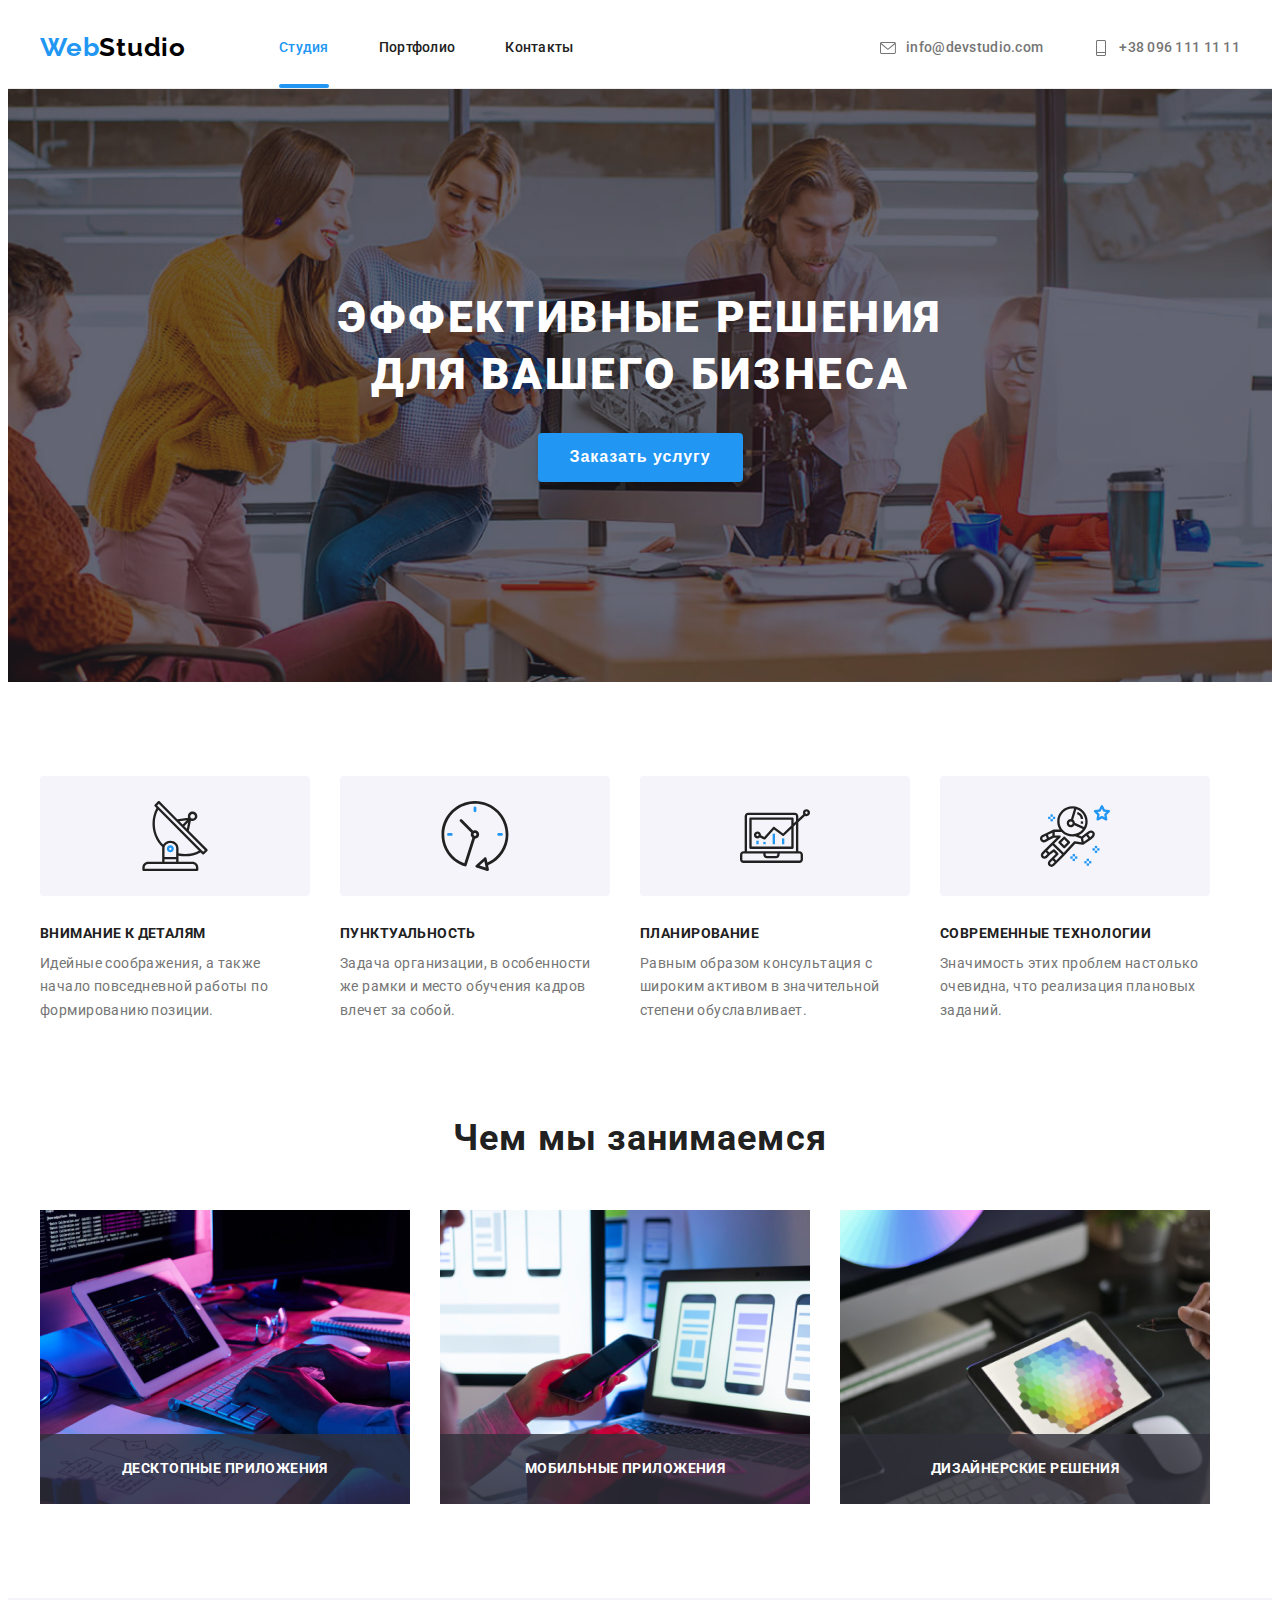
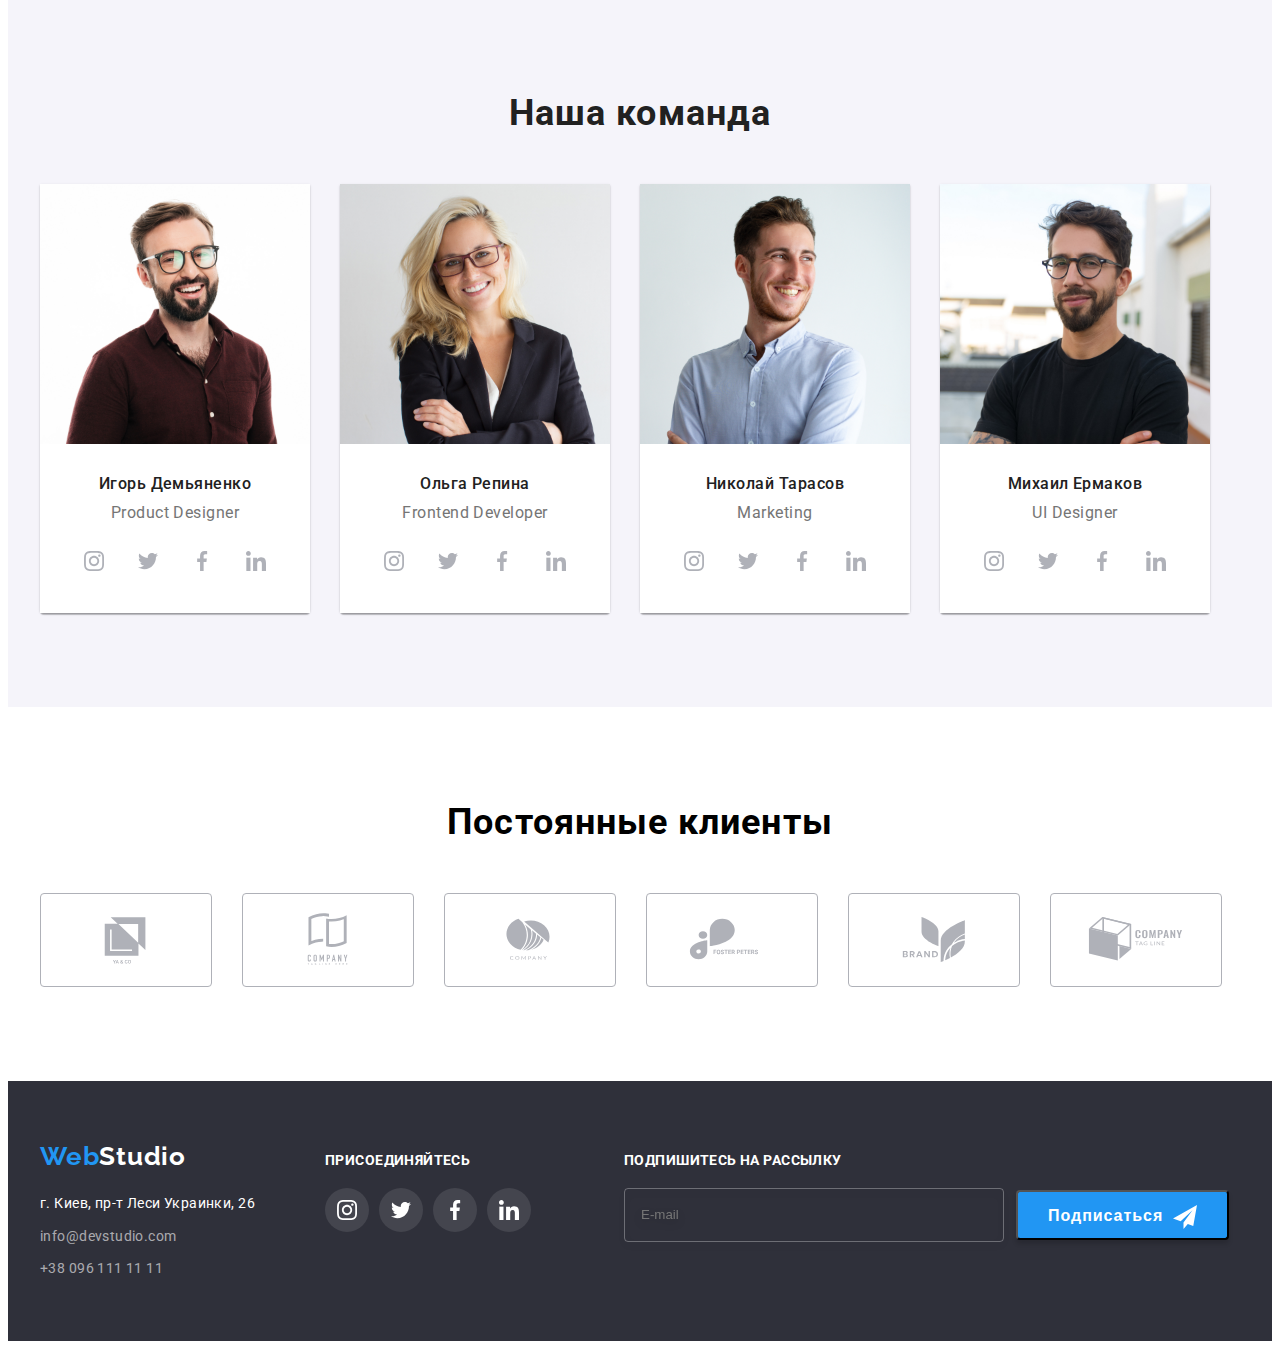
==== commit c4459356: "10" ====
--- a/index.html
+++ b/index.html
@@ -18,7 +18,6 @@
       referrerpolicy="no-referrer"
     />
     <link rel="stylesheet" href="./css/main.min.css" />
-    <link rel="stylesheet" href="./css/styles.css" />
     <title>WebStudio</title>
   </head>
 
@@ -450,7 +449,7 @@
       <!--CONTACTS-->
       <div class="container footer-container">
         <div class="footer-container__contact">
-          <a class="logo link footer-container__logo" href="index.html"
+          <a class="link footer__logo footer-container__logo" href="index.html"
             ><span class="logo_color">Web</span>Studio</a
           >
           <address class="footer-contact">
--- a/css/main.min.css
+++ b/css/main.min.css
@@ -1,2 +1,2 @@
-:root{--main-font: "Roboto", sans-serif;--secondary-font: "Raleway", sans-serif;--accent-color: #2f303a;--secondary-accent-color: #f5f4fa;--text-color-contact: #757575;--highlight-text-color: #2196f3}.visually-hidden{position:absolute;width:1px;height:1px;margin:-1px;border:0;padding:0;white-space:nowrap;clip-path:inset(100%);clip:rect(0 0 0 0);overflow:hidden}.list{list-style:none}.link{text-decoration:none;color:#000}h1,h2,h3,h4,h5,h6,p{margin-top:0;margin-bottom:0}ul,ol{margin-top:0;margin-bottom:0;padding-left:0}body{font-family:var(--main-font)}img{display:block}.container{width:1200px;margin-left:auto;margin-right:auto;padding-left:15px;padding-right:15px}.section{padding-top:94px;padding-bottom:94px}.title{font-weight:700;font-size:36px;margin-bottom:50px}.navbar{display:flex;align-items:center}.logo{margin-right:93px}.menu{display:flex}.menu__item:not(:last-child){margin-right:50px}.menu__link{position:relative;display:block;font-weight:500;font-size:14px;line-height:1.1;letter-spacing:0.02em;color:#212121;padding-top:32px;padding-bottom:32px;transition:color 250ms cubic-bezier(0.4, 0, 0.2, 1)}.menu__link:hover,.menu__link:focus{color:var(--highlight-text-color)}.current-link{color:var(--highlight-text-color)}.current-link::after{content:' ';position:absolute;width:100%;height:4px;left:0;bottom:0;background:var(--highlight-text-color);border-radius:2px}.head-contact{display:flex}.head-contact__item{display:flex;align-items:center;justify-content:center}.head-contact__item:not(:last-of-type){margin-right:50px}.head-contact__mail,.head-contact__tel{display:flex;font-weight:500;font-size:14px;line-height:1.1;letter-spacing:0.02em;color:#757575;padding-top:32px;padding-bottom:32px;transition:color 250ms cubic-bezier(0.4, 0, 0.2, 1)}.head-contact__mail:hover,.head-contact__mail:hover,.head-contact__mail:focus,.head-contact__mail:focus,.head-contact__tel:hover,.head-contact__tel:hover,.head-contact__tel:focus,.head-contact__tel:focus{color:var(--highlight-text-color)}.icon-contact{width:16px;height:16px;margin-right:10px;fill:#757575;transition:fill 250ms cubic-bezier(0.4, 0, 0.2, 1)}.head-contact-mail:hover .icon-contact,.head-contact-tel:hover .icon-contact,.head-contact-mail:focus .icon-contact,.head-contact-tel:focus .icon-contact{fill:var(--highlight-text-color)}.page-header__logo{text-decoration:none;font-family:var(--secondary-font);font-weight:700;font-size:26px;line-height:1.2;letter-spacing:0.03em;color:black}.logo_color{color:#2196f3}.social-list{display:flex;justify-content:center}.social-list__item:not(:last-child){margin-right:10px}.social-list__link{display:flex;align-items:center;justify-content:center;width:44px;height:44px;background-color:#ffffff;border-radius:50%;transition:background-color 250ms cubic-bezier(0.4, 0, 0.2, 1)}.social-list__link:hover,.social-list__link:focus{background-color:var(--highlight-text-color)}.social-list__icon{fill:#AFB1B8;transition:fill 250ms cubic-bezier(0.4, 0, 0.2, 1)}.social-list__icon:hover,.social-list__icon:focus{fill:#ffffff}.social-list__link:hover .social-list__icon,.social-list__link:focus .social-list__icon{fill:#ffffff}.backdrop{position:fixed;top:0;left:0;width:100vw;height:100vh;background-color:rgba(0,0,0,0.2);transition:opacity 250ms cubic-bezier(0.4, 0, 0.2, 1),visibility 250ms cubic-bezier(0.4, 0, 0.2, 1)}.backdrop.is-hidden{opacity:0;visibility:hidden;pointer-events:none}.modal{position:absolute;top:50%;left:50%;transform:translate(-50%, -50%);width:528px;height:581px;background-color:#FFFFFF;box-shadow:0px 1px 3px rgba(0,0,0,0.12),0px 1px 1px rgba(0,0,0,0.14),0px 2px 1px rgba(0,0,0,0.2);border-radius:4px;padding:40px}.modal-close-btn{position:absolute;top:8px;right:8px;display:flex;align-items:center;justify-content:center;height:30px;width:30px;border-radius:50%;background-color:#FFFFFF;border:1px solid rgba(0,0,0,0.1);cursor:pointer;padding:0;transition:fill 250ms cubic-bezier(0.4, 0, 0.2, 1)}.modal-close-btn-icon{transition:fill 250ms cubic-bezier(0.4, 0, 0.2, 1)}.modal-close-btn:hover .modal-close-btn-icon,.modal-close-btn:focus .modal-close-btn-icon{outline:none;fill:var(--highlight-text-color)}.contact-form{display:flex;flex-direction:column}.contact-form-title{font-weight:700;font-size:20px;line-height:1.1;text-align:center;letter-spacing:0.03em;color:#212121;margin-bottom:12px}.contact-form-field{position:relative;margin-bottom:10px}.contact-form-field-title{font-size:12px;line-height:1.1;letter-spacing:0.01em;color:#757575}.contact-form-link{color:var(--highlight-text-color)}.contact-form-wraper{position:relative;margin-top:4px}.contact-form-icon{position:absolute;top:50%;left:12px;width:15px;height:15px;transform:translateY(-50%);transition:fill 250ms cubic-bezier(0.4, 0, 0.2, 1)}.contact-form-field-title-checkbox{font-size:14px;line-height:1.7;letter-spacing:0.03em;color:#757575}.contact-form-input{width:100%;height:40px;padding-left:42px;border:1px solid rgba(33,33,33,0.2);border-radius:4px;transition:border-color 250ms cubic-bezier(0.4, 0, 0.2, 1)}.contact-form-input:hover,.contact-form-input:focus{outline:none;border-color:var(--highlight-text-color);cursor:pointer}.contact-form-input:hover+.contact-form-icon,.contact-form-input:hover+.contact-form-icon,.contact-form-input:focus+.contact-form-icon,.contact-form-input:focus+.contact-form-icon{fill:var(--highlight-text-color)}.contact-form-massage{width:100%;height:120px;border:1px solid rgba(33,33,33,0.2);border-radius:4px;padding:12px 16px;margin-bottom:20px;resize:none;transition:border-color 250ms cubic-bezier(0.4, 0, 0.2, 1)}.contact-form-massage:hover,.contact-form-massage:focus{outline:none;border-color:var(--highlight-text-color);cursor:pointer}.contact-form-checkbox-label{display:flex;align-items:center;justify-content:center}.contact-form-checkbox-label::before{content:' ';display:block;width:16px;height:16px;border:1px solid #212121;border-radius:4px;cursor:pointer;margin-right:7px}.contact-form-checkbox:checked+.contact-form-checkbox-label::before{background-color:var(--highlight-text-color);background-image:url(../images/form_icon/chek.svg);background-repeat:no-repeat;background-position:center;border:none}.contact-form-checkbox:hover+.contact-form-checkbox-label::before{border-color:var(--highlight-text-color)}.contact-form-checkbox:focus+.contact-form-checkbox-label::before{border-color:var(--highlight-text-color)}.contact-form-btn{width:200px;height:50px;font-weight:700;font-size:16px;line-height:1.8;align-items:center;text-align:center;letter-spacing:0.06em;color:#FFFFFF;background-color:var(--highlight-text-color);box-shadow:0px 4px 4px rgba(0,0,0,0.15);border-radius:4px;border:none;cursor:pointer;align-self:center;margin-top:30px}.subscribe-text{font-weight:700;font-size:14px;line-height:1.1;letter-spacing:0.03em;text-transform:uppercase;color:#FFFFFF;margin-bottom:20px}.subscribe-form{display:flex;align-items:center;justify-content:center}.subscribe-input{width:360px;height:50px;border:1px solid rgba(255,255,255,0.3);filter:drop-shadow(0px 4px 4px rgba(0,0,0,0.15));border-radius:4px;padding-left:16px;margin-right:12px;background-color:transparent;color:#ffffff;transition:border-color 250ms cubic-bezier(0.4, 0, 0.2, 1)}.subscribe-input:hover,.subscribe-input:focus{border-color:var(--highlight-text-color)}.subscribe-btn-container{position:relative;width:200px;height:50px}.subscribe-btn{display:block;align-items:center;background:var(--highlight-text-color);box-shadow:0px 4px 4px rgba(0,0,0,0.15);border-radius:4px;padding:10px 30px;max-height:50px;font-weight:700;font-size:16px;line-height:1.8;letter-spacing:0.06em;color:#FFFFFF;cursor:pointer;transition:background-color 250ms cubic-bezier(0.4, 0, 0.2, 1)}.subscribe-btn:hover{background-color:#188ce8}.subscribe-icon{width:24px;height:24px;margin-left:10px;vertical-align:middle}.footer-contact{font-family:var(--main-font);font-style:normal;font-size:14px;line-height:1.7;letter-spacing:0.03em;margin-right:70px}.footer-container__logo{display:block;color:#ffffff;margin-bottom:20px}.local{font-size:14px;line-height:1.7;letter-spacing:0.03em;color:#ffffff}.footer-contact__item:not(:last-of-type){margin-bottom:9px}.footer-contact__tel,.footer-contact__mail{font-size:14px;line-height:1.7;letter-spacing:0.03em;color:rgba(255,255,255,0.6)}.social-footer{margin-right:93px}.social-footer__text{font-weight:700;font-size:14px;line-height:16px;letter-spacing:0.03em;text-transform:uppercase;color:#ffffff;margin-bottom:20px}.social-footer__list{display:flex}.social-footer__item:not(:last-child){margin-right:10px}.social-footer__link{display:flex;align-items:center;justify-content:center;width:44px;height:44px;background-color:rgba(255,255,255,0.1);border-radius:50%;transition:background-color 250ms cubic-bezier(0.4, 0, 0.2, 1)}.social-footer__link:hover,.social-footer__link:focus{background-color:var(--highlight-text-color)}.social-footer__icon{fill:#ffffff}.page-header{border-bottom:1px solid #ececec}.header-container{display:flex;align-items:center;justify-content:space-between}.heroes{background-color:var(--accent-color);padding-top:200px;padding-bottom:200px;background-image:linear-gradient(rgba(47,48,58,0.4), rgba(47,48,58,0.4)),url(../images/heroes.jpg);background-repeat:no-repeat;background-position:center;background-size:cover;max-width:1600px;margin-right:auto;margin-left:auto}.heroes__title{font-weight:900;font-size:44px;line-height:1.3;text-align:center;letter-spacing:0.06em;text-transform:uppercase;color:#ffffff}.heroes__btn{background:#2196f3;box-shadow:0px 4px 4px rgba(0,0,0,0.15);border-radius:4px;font-weight:700;font-size:16px;line-height:1.8;align-items:center;text-align:center;letter-spacing:0.06em;color:#ffffff;padding:10px 32px;cursor:pointer;display:block;margin:30px auto 0;border:none;transition:background-color 250ms cubic-bezier(0.4, 0, 0.2, 1)}.heroes__btn:hover,.heroes__btn:focus{background-color:#188ce8}.about-us-section{padding-top:94px}.about-us-section__list{display:flex;margin-top:-30px}.about-us-section__item{margin-top:30px;width:270px}.about-us-section__item:not(:first-child){margin-left:30px}.about-us-section__div-icon{display:flex;align-items:center;justify-content:center;width:270px;height:120px;background-color:#F5F4FA;border-radius:4px;margin-bottom:30px}.about-us-section__icon{width:70px;height:70px}.about-us-section__title{font-weight:700;font-size:14px;line-height:1.1;letter-spacing:0.03em;text-transform:uppercase;color:#212121;margin-bottom:10px}.about-us-section__description{font-size:14px;line-height:1.7;letter-spacing:0.03em;color:var(--text-color-contact)}.our-work-section__list{display:flex;margin-top:-30px}.our-work-section__item{flex-basis:calc((100% - 90px) / 3);margin-top:30px;position:relative}.our-work-section__item:not(:nth-child(3n)){margin-right:30px}.our-work-section__title{line-height:1.2;text-align:center;letter-spacing:0.03em;color:#212121}.our-work-section__div-we-do{position:absolute;width:100%;height:70px;bottom:0;left:0;background-color:rgba(47,48,58,0.8)}.div-we-do__title{font-weight:700;font-size:14px;line-height:1.1;text-align:center;letter-spacing:0.03em;text-transform:uppercase;color:#FFFFFF;padding:27px}.our-command-section{background-color:var(--secondary-accent-color)}.our-command-section__title{text-align:center;letter-spacing:0.03em;color:#212121}.our-command-section__list{display:flex;margin-top:-30px}.our-command-section__item{flex-basis:calc((100% - 120px) / 4);margin-top:30px;box-shadow:0px 1px 3px rgba(0,0,0,0.12),0px 1px 1px rgba(0,0,0,0.14),0px 2px 1px rgba(0,0,0,0.2);border-radius:0px 0px 4px 4px}.our-command-section__item:not(:nth-child(4n)){margin-right:30px}.our-command-wraper{padding-top:30px;padding-bottom:30px;padding-left:10px;padding-right:10px;background-color:#ffffff}.our-command-wraper__name{font-weight:500;font-size:16px;line-height:1.2;text-align:center;letter-spacing:0.03em;color:#212121;margin-bottom:10px}.our-command-wraper__position{font-size:16px;line-height:1.2;text-align:center;letter-spacing:0.03em;color:var(--text-color-contact);margin-bottom:16px}.our-client__title{font-weight:700;font-size:36px;line-height:42px;text-align:center;letter-spacing:0.03em}.our-client__list{display:flex}.our-client__link{display:flex;width:170px;height:92px;border:1px solid #AFB1B8;border-radius:4px;align-items:center;justify-content:center;transition:border 250ms cubic-bezier(0.4, 0, 0.2, 1)}.our-client__link:hover,.our-client__link:focus{border:1px solid var(--highlight-text-color)}.our-client__item:not(:last-child){margin-right:30px}.our-client__icon{fill:#AFB1B8;width:106px;height:60px;transition:fill 250ms cubic-bezier(0.4, 0, 0.2, 1)}.our-client__link:hover .our-client__icon,.our-client__link:focus .our-client__icon{fill:var(--highlight-text-color)}footer{background-color:var(--accent-color);padding-top:60px;padding-bottom:60px}.footer-container{display:flex;align-items:baseline}
+:root{--main-font: "Roboto", sans-serif;--secondary-font: "Raleway", sans-serif;--accent-color: #2f303a;--secondary-accent-color: #f5f4fa;--text-color-contact: #757575;--highlight-text-color: #2196f3}.visually-hidden{position:absolute;width:1px;height:1px;margin:-1px;border:0;padding:0;white-space:nowrap;clip-path:inset(100%);clip:rect(0 0 0 0);overflow:hidden}.list{list-style:none}.link{text-decoration:none;color:#000}h1,h2,h3,h4,h5,h6,p{margin-top:0;margin-bottom:0}ul,ol{margin-top:0;margin-bottom:0;padding-left:0}body{font-family:var(--main-font)}img{display:block}.container{width:1200px;margin-left:auto;margin-right:auto;padding-left:15px;padding-right:15px}.section{padding-top:94px;padding-bottom:94px}.title{font-weight:700;font-size:36px;margin-bottom:50px}.navbar{display:flex;align-items:center}.logo{margin-right:93px}.menu{display:flex}.menu__item:not(:last-child){margin-right:50px}.menu__link{position:relative;display:block;font-weight:500;font-size:14px;line-height:1.1;letter-spacing:0.02em;color:#212121;padding-top:32px;padding-bottom:32px;transition:color 250ms cubic-bezier(0.4, 0, 0.2, 1)}.menu__link:hover,.menu__link:focus{color:var(--highlight-text-color)}.current-link{color:var(--highlight-text-color)}.current-link::after{content:' ';position:absolute;width:100%;height:4px;left:0;bottom:0;background:var(--highlight-text-color);border-radius:2px}.head-contact{display:flex}.head-contact__item{display:flex;align-items:center;justify-content:center}.head-contact__item:not(:last-of-type){margin-right:50px}.head-contact__mail,.head-contact__tel{display:flex;font-weight:500;font-size:14px;line-height:1.1;letter-spacing:0.02em;color:#757575;padding-top:32px;padding-bottom:32px;transition:color 250ms cubic-bezier(0.4, 0, 0.2, 1)}.head-contact__mail:hover,.head-contact__mail:hover,.head-contact__mail:focus,.head-contact__mail:focus,.head-contact__tel:hover,.head-contact__tel:hover,.head-contact__tel:focus,.head-contact__tel:focus{color:var(--highlight-text-color)}.icon-contact{width:16px;height:16px;margin-right:10px;fill:#757575;transition:fill 250ms cubic-bezier(0.4, 0, 0.2, 1)}.head-contact__mail:hover .icon-contact,.head-contact__tel:hover .icon-contact,.head-contact__mail:focus .icon-contact,.head-contact__tel:focus .icon-contact{fill:var(--highlight-text-color)}.page-header__logo{text-decoration:none;font-family:var(--secondary-font);font-weight:700;font-size:26px;line-height:1.2;letter-spacing:0.03em;color:black}.logo_color{color:#2196f3}.footer__logo{text-decoration:none;font-family:var(--secondary-font);font-weight:700;font-size:26px;line-height:1.2;letter-spacing:0.03em;color:black}.social-list{display:flex;justify-content:center}.social-list__item:not(:last-child){margin-right:10px}.social-list__link{display:flex;align-items:center;justify-content:center;width:44px;height:44px;background-color:#ffffff;border-radius:50%;transition:background-color 250ms cubic-bezier(0.4, 0, 0.2, 1)}.social-list__link:hover,.social-list__link:focus{background-color:var(--highlight-text-color)}.social-list__icon{fill:#AFB1B8;transition:fill 250ms cubic-bezier(0.4, 0, 0.2, 1)}.social-list__icon:hover,.social-list__icon:focus{fill:#ffffff}.social-list__link:hover .social-list__icon,.social-list__link:focus .social-list__icon{fill:#ffffff}.backdrop{position:fixed;top:0;left:0;width:100vw;height:100vh;background-color:rgba(0,0,0,0.2);transition:opacity 250ms cubic-bezier(0.4, 0, 0.2, 1),visibility 250ms cubic-bezier(0.4, 0, 0.2, 1)}.backdrop.is-hidden{opacity:0;visibility:hidden;pointer-events:none}.modal{position:absolute;top:50%;left:50%;transform:translate(-50%, -50%);width:528px;height:581px;background-color:#FFFFFF;box-shadow:0px 1px 3px rgba(0,0,0,0.12),0px 1px 1px rgba(0,0,0,0.14),0px 2px 1px rgba(0,0,0,0.2);border-radius:4px;padding:40px}.modal-close-btn{position:absolute;top:8px;right:8px;display:flex;align-items:center;justify-content:center;height:30px;width:30px;border-radius:50%;background-color:#FFFFFF;border:1px solid rgba(0,0,0,0.1);cursor:pointer;padding:0;transition:fill 250ms cubic-bezier(0.4, 0, 0.2, 1)}.modal-close-btn-icon{transition:fill 250ms cubic-bezier(0.4, 0, 0.2, 1)}.modal-close-btn:hover .modal-close-btn-icon,.modal-close-btn:focus .modal-close-btn-icon{outline:none;fill:var(--highlight-text-color)}.contact-form{display:flex;flex-direction:column}.contact-form-title{font-weight:700;font-size:20px;line-height:1.1;text-align:center;letter-spacing:0.03em;color:#212121;margin-bottom:12px}.contact-form-field{position:relative;margin-bottom:10px}.contact-form-field-title{font-size:12px;line-height:1.1;letter-spacing:0.01em;color:#757575}.contact-form-link{color:var(--highlight-text-color)}.contact-form-wraper{position:relative;margin-top:4px}.contact-form-icon{position:absolute;top:50%;left:12px;width:15px;height:15px;transform:translateY(-50%);transition:fill 250ms cubic-bezier(0.4, 0, 0.2, 1)}.contact-form-field-title-checkbox{font-size:14px;line-height:1.7;letter-spacing:0.03em;color:#757575}.contact-form-input{width:100%;height:40px;padding-left:42px;border:1px solid rgba(33,33,33,0.2);border-radius:4px;transition:border-color 250ms cubic-bezier(0.4, 0, 0.2, 1)}.contact-form-input:hover,.contact-form-input:focus{outline:none;border-color:var(--highlight-text-color);cursor:pointer}.contact-form-input:hover+.contact-form-icon,.contact-form-input:hover+.contact-form-icon,.contact-form-input:focus+.contact-form-icon,.contact-form-input:focus+.contact-form-icon{fill:var(--highlight-text-color)}.contact-form-massage{width:100%;height:120px;border:1px solid rgba(33,33,33,0.2);border-radius:4px;padding:12px 16px;margin-bottom:20px;resize:none;transition:border-color 250ms cubic-bezier(0.4, 0, 0.2, 1)}.contact-form-massage:hover,.contact-form-massage:focus{outline:none;border-color:var(--highlight-text-color);cursor:pointer}.contact-form-checkbox-label{display:flex;align-items:center;justify-content:center}.contact-form-checkbox-label::before{content:' ';display:block;width:16px;height:16px;border:1px solid #212121;border-radius:4px;cursor:pointer;margin-right:7px}.contact-form-checkbox:checked+.contact-form-checkbox-label::before{background-color:var(--highlight-text-color);background-image:url(../images/form_icon/chek.svg);background-repeat:no-repeat;background-position:center;border:none}.contact-form-checkbox:hover+.contact-form-checkbox-label::before{border-color:var(--highlight-text-color)}.contact-form-checkbox:focus+.contact-form-checkbox-label::before{border-color:var(--highlight-text-color)}.contact-form-btn{width:200px;height:50px;font-weight:700;font-size:16px;line-height:1.8;align-items:center;text-align:center;letter-spacing:0.06em;color:#FFFFFF;background-color:var(--highlight-text-color);box-shadow:0px 4px 4px rgba(0,0,0,0.15);border-radius:4px;border:none;cursor:pointer;align-self:center;margin-top:30px}.subscribe-text{font-weight:700;font-size:14px;line-height:1.1;letter-spacing:0.03em;text-transform:uppercase;color:#FFFFFF;margin-bottom:20px}.subscribe-form{display:flex;align-items:center;justify-content:center}.subscribe-input{width:360px;height:50px;border:1px solid rgba(255,255,255,0.3);filter:drop-shadow(0px 4px 4px rgba(0,0,0,0.15));border-radius:4px;padding-left:16px;margin-right:12px;background-color:transparent;color:#ffffff;transition:border-color 250ms cubic-bezier(0.4, 0, 0.2, 1)}.subscribe-input:hover,.subscribe-input:focus{border-color:var(--highlight-text-color)}.subscribe-btn-container{position:relative;width:200px;height:50px}.subscribe-btn{display:block;align-items:center;background:var(--highlight-text-color);box-shadow:0px 4px 4px rgba(0,0,0,0.15);border-radius:4px;padding:10px 30px;max-height:50px;font-weight:700;font-size:16px;line-height:1.8;letter-spacing:0.06em;color:#FFFFFF;cursor:pointer;transition:background-color 250ms cubic-bezier(0.4, 0, 0.2, 1)}.subscribe-btn:hover{background-color:#188ce8}.subscribe-icon{width:24px;height:24px;margin-left:10px;vertical-align:middle}.footer-contact{font-family:var(--main-font);font-style:normal;font-size:14px;line-height:1.7;letter-spacing:0.03em;margin-right:70px}.footer-container__logo{display:block;color:#ffffff;margin-bottom:20px}.local{font-size:14px;line-height:1.7;letter-spacing:0.03em;color:#ffffff}.footer-contact__item:not(:last-of-type){margin-bottom:9px}.footer-contact__tel,.footer-contact__mail{font-size:14px;line-height:1.7;letter-spacing:0.03em;color:rgba(255,255,255,0.6)}.social-footer{margin-right:93px}.social-footer__text{font-weight:700;font-size:14px;line-height:16px;letter-spacing:0.03em;text-transform:uppercase;color:#ffffff;margin-bottom:20px}.social-footer__list{display:flex}.social-footer__item:not(:last-child){margin-right:10px}.social-footer__link{display:flex;align-items:center;justify-content:center;width:44px;height:44px;background-color:rgba(255,255,255,0.1);border-radius:50%;transition:background-color 250ms cubic-bezier(0.4, 0, 0.2, 1)}.social-footer__link:hover,.social-footer__link:focus{background-color:var(--highlight-text-color)}.social-footer__icon{fill:#ffffff}.page-header{border-bottom:1px solid #ececec}.header-container{display:flex;align-items:center;justify-content:space-between}.heroes{background-color:var(--accent-color);padding-top:200px;padding-bottom:200px;background-image:linear-gradient(rgba(47,48,58,0.4), rgba(47,48,58,0.4)),url(../images/heroes.jpg);background-repeat:no-repeat;background-position:center;background-size:cover;max-width:1600px;margin-right:auto;margin-left:auto}.heroes__title{font-weight:900;font-size:44px;line-height:1.3;text-align:center;letter-spacing:0.06em;text-transform:uppercase;color:#ffffff}.heroes__btn{background:#2196f3;box-shadow:0px 4px 4px rgba(0,0,0,0.15);border-radius:4px;font-weight:700;font-size:16px;line-height:1.8;align-items:center;text-align:center;letter-spacing:0.06em;color:#ffffff;padding:10px 32px;cursor:pointer;display:block;margin:30px auto 0;border:none;transition:background-color 250ms cubic-bezier(0.4, 0, 0.2, 1)}.heroes__btn:hover,.heroes__btn:focus{background-color:#188ce8}.about-us-section{padding-top:94px}.about-us-section__list{display:flex;margin-top:-30px}.about-us-section__item{margin-top:30px;width:270px}.about-us-section__item:not(:first-child){margin-left:30px}.about-us-section__div-icon{display:flex;align-items:center;justify-content:center;width:270px;height:120px;background-color:#F5F4FA;border-radius:4px;margin-bottom:30px}.about-us-section__icon{width:70px;height:70px}.about-us-section__title{font-weight:700;font-size:14px;line-height:1.1;letter-spacing:0.03em;text-transform:uppercase;color:#212121;margin-bottom:10px}.about-us-section__description{font-size:14px;line-height:1.7;letter-spacing:0.03em;color:var(--text-color-contact)}.our-work-section__list{display:flex;margin-top:-30px}.our-work-section__item{flex-basis:calc((100% - 90px) / 3);margin-top:30px;position:relative}.our-work-section__item:not(:nth-child(3n)){margin-right:30px}.our-work-section__title{line-height:1.2;text-align:center;letter-spacing:0.03em;color:#212121}.our-work-section__div-we-do{position:absolute;width:100%;height:70px;bottom:0;left:0;background-color:rgba(47,48,58,0.8)}.div-we-do__title{font-weight:700;font-size:14px;line-height:1.1;text-align:center;letter-spacing:0.03em;text-transform:uppercase;color:#FFFFFF;padding:27px}.our-command-section{background-color:var(--secondary-accent-color)}.our-command-section__title{text-align:center;letter-spacing:0.03em;color:#212121}.our-command-section__list{display:flex;margin-top:-30px}.our-command-section__item{flex-basis:calc((100% - 120px) / 4);margin-top:30px;box-shadow:0px 1px 3px rgba(0,0,0,0.12),0px 1px 1px rgba(0,0,0,0.14),0px 2px 1px rgba(0,0,0,0.2);border-radius:0px 0px 4px 4px}.our-command-section__item:not(:nth-child(4n)){margin-right:30px}.our-command-wraper{padding-top:30px;padding-bottom:30px;padding-left:10px;padding-right:10px;background-color:#ffffff}.our-command-wraper__name{font-weight:500;font-size:16px;line-height:1.2;text-align:center;letter-spacing:0.03em;color:#212121;margin-bottom:10px}.our-command-wraper__position{font-size:16px;line-height:1.2;text-align:center;letter-spacing:0.03em;color:var(--text-color-contact);margin-bottom:16px}.our-client__title{font-weight:700;font-size:36px;line-height:42px;text-align:center;letter-spacing:0.03em}.our-client__list{display:flex}.our-client__link{display:flex;width:170px;height:92px;border:1px solid #AFB1B8;border-radius:4px;align-items:center;justify-content:center;transition:border 250ms cubic-bezier(0.4, 0, 0.2, 1)}.our-client__link:hover,.our-client__link:focus{border:1px solid var(--highlight-text-color)}.our-client__item:not(:last-child){margin-right:30px}.our-client__icon{fill:#AFB1B8;width:106px;height:60px;transition:fill 250ms cubic-bezier(0.4, 0, 0.2, 1)}.our-client__link:hover .our-client__icon,.our-client__link:focus .our-client__icon{fill:var(--highlight-text-color)}footer{background-color:var(--accent-color);padding-top:60px;padding-bottom:60px}.footer-container{display:flex;align-items:baseline}
 /*# sourceMappingURL=main.min.css.map */